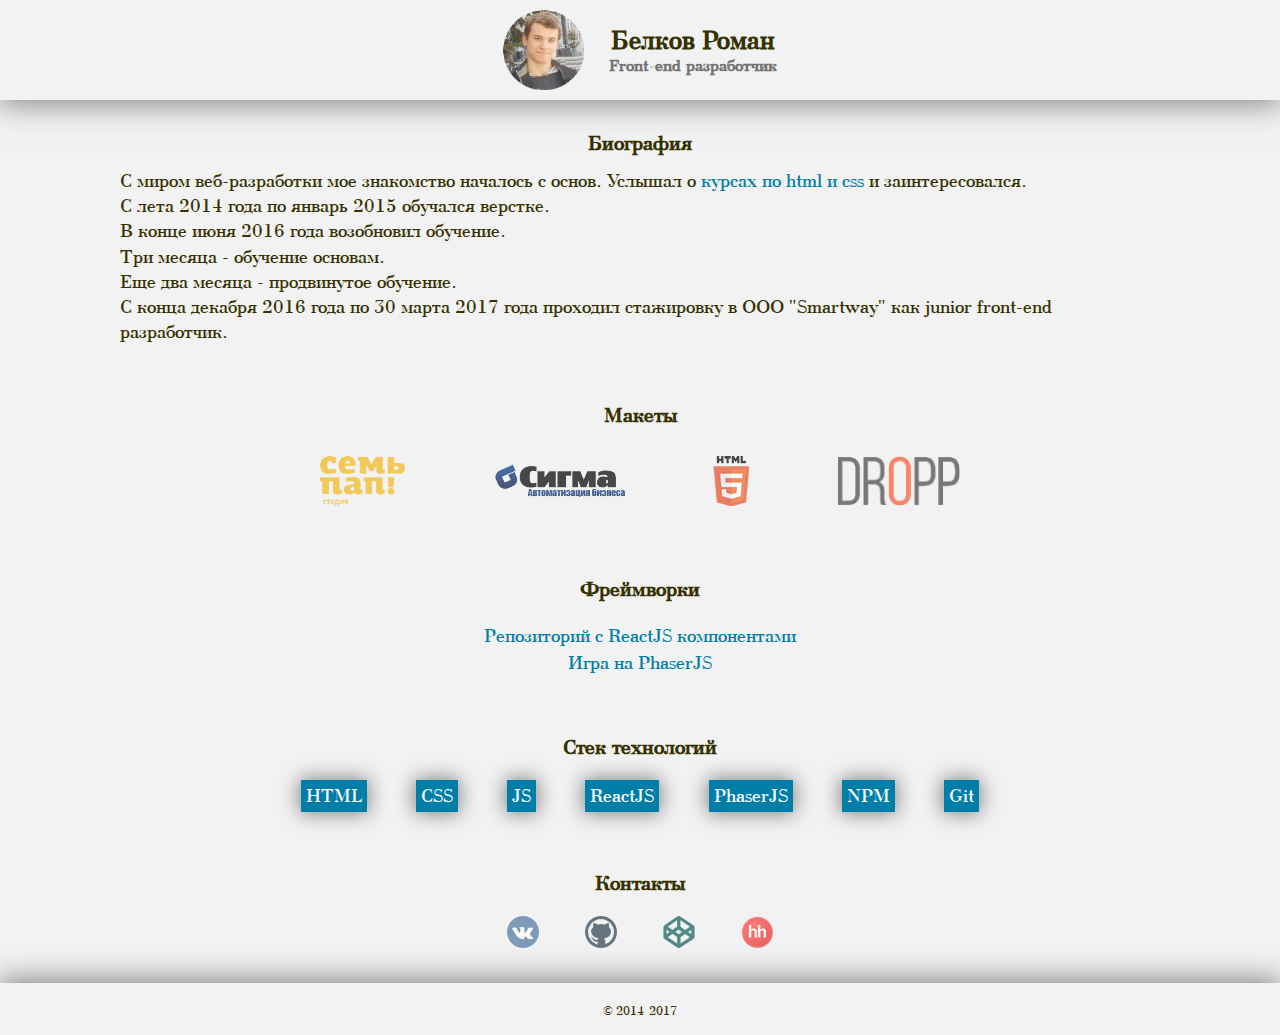
==== index.html @ ffa9f553 "fixed site design" ====
<!DOCTYPE html>
<html lang="ru">
<head>
    <title>Роман Меч</title>
    <meta charset="utf-8">
	<meta name="viewport" content="width=device-width, initial-scale=1.0">
    <link rel="stylesheet" href="css/style.css">
	<link rel="shortcut icon" href="img/favicon.ico" type="image/x-icon">
</head>
<body>
    <div class='page'>
        <div class="page__inner">
            <header class="header">
                <div class="header__inner">
                    <img class="image name__image" src="img/avatar.png"/>
                    <h1 class="title name__title">
                        Белков Роман
                        <span class="name__subtitle">Front-end разработчик</span>
                    </h1>
                </div>
            </header>
            <div class="main-container">
                <section class="section bio">
                    <article class='article'>
                        <h2 class="title section__title">Биография</h2>
                        <p>
                            С миром веб-разработки мое знакомство началось с основ. Услышал о <a href="https://vk.com/mkhtmlverstka">курсах по html и css</a> и заинтересовался.
                        </p>
                        <p>
                            С лета 2014 года по январь 2015 обучался верстке.
                        </p>
                        <p>
                            В конце июня 2016 года возобновил обучение.
                        </p>
                        <p>
                           Три месяца - обучение основам.
                        </p>
                        <p>
                            Еще два месяца - продвинутое обучение.
                        </p>
                        <p>
                            С конца декабря 2016 года по 30 марта 2017 года проходил стажировку в ООО "Smartway" как junior front-end разработчик.
                        </p>
                    </article>
                </section>
                <section class="section">
                    <h2 class='title portfolio__title'>Макеты</h2>
                    <ul class="layouts__list">
                        <li class="layouts__item">
                            <a class="layouts__link" href="works\7-pap\index.html">
                                <img class="image" src="img/7pap.png" alt="7пап"/>
                            </a>
                        </li>
                        <li class="layouts__item">
                            <a class="layouts__link" href="works\Sigma\index.html">
                                <img class="image " src="img/sigma.png" alt="Sigma"/>
                            </a>
                        </li>
                        <li class="layouts__item">
                            <a class="layouts__link" href="works\Responsive UX\index.html">
                                <img class="image " src="img/responsive.png" alt="Responsive UX"/>
                            </a>
                        </li>
                        <li class="layouts__item">
                            <a class="layouts__link" href="works\DrOpp\index.html">
                                <img class="image " src="img/dropp.png" alt="Dropp"/>
                            </a>
                        </li>
                    </ul>
                </section>
                <section class="section">
                    <h2 class='title portfolio__title'>Фреймворки</h2>
                    <ul class="portfolio__list">
                        <li class="portfolio__item"><a href="https://github.com/BelkovRoman/reactJS-Components">Репозиторий с ReactJS компонентами</a></li>
                        <li class="portfolio__item"><a href="works\princeOfPersia2D\index.html">Игра на PhaserJS</a></li>
                        </ul>
                </section>
                <section class="section">
                    <h2 class='title portfolio__title'>Стек технологий</h2>
                    <ul class="technologies__list">
                            <li class="technologies__item">HTML</li>
                            <li class="technologies__item">CSS</li>
                            <li class="technologies__item">JS</li>
                            <li class="technologies__item">ReactJS</li>
                            <li class="technologies__item">PhaserJS</li>
                            <li class="technologies__item">NPM</li>
                            <li class="technologies__item">Git</li>
                        </ul>
                </section>
                <section class="section">
                    <h2 class='title portfolio__title'>Контакты</h2>
                    <ul class="contacts__list">
                        <li class="contacts__item">
                            <a class="contacts__link" href="https://vk.com/roman_sword"><img src="img/vk.png"/></a>
                        </li>
                        <li class="contacts__item">
                            <a class="contacts__link" href="https://github.com/BelkovRoman"><img src="img/github.png"/></a>
                        </li>
                        <li class="contacts__item">
                            <a class="contacts__link" href="http://codepen.io/RomanBelkov/"><img src="img/codepen.png"/></a>
                        </li>
                        <li class="contacts__item">
                            <a class="contacts__link" href="https://penza.hh.ru/resume/ee8af74eff036e25660039ed1f746e62675841"><img src="img/hh.jpg"/></a>
                        </li>
                    </ul>
                </section>
            </div>
        </div>
        <footer class="footer">
             <span class="footer__item">© 2014-2017</span>
        </footer>
    </div>
</body>
</html>
---- css/style.css ----
@font-face{font-family:'abodoninova';src:url('../fonts/abodoninova.ttf');font-style:normal}*{margin:0;padding:0}html{height:100%}body{height:100%;background-color:#F2F2F2;font-size:1.8rem;color:#363101;font-family:'abodoninova',Arial,Helvetica,sans-serif}ul{list-style:none;display:inline-block}a{color:#007EA8;text-decoration:none;transition:color .4s ease-in 0s}a:hover{color:#5ED7FF}a:active{color:#00BFFF}h1{font-size:2.5rem}h2{font-size:2rem}.title{text-align:center}.image{height:auto;max-width:100%}.article{line-height:1.4}.page{display:-webkit-flex;display:-ms-flexbox;display:flex;-webkit-flex-direction:column;-ms-flex-direction:column;flex-direction:column;height:100%;-webkit-justify-content:space-between;-ms-flex-pack:justify;justify-content:space-between;-webkit-animation:appearance 1s ease-in-out;animation:appearance 1s ease-in-out;-webkit-animation-fill-mode:forwards;animation-fill-mode:forwards}.page__inner{-webkit-flex:1 0 auto;-ms-flex:1 0 auto;flex:1 0 auto}.main-container{margin-left:auto;margin-right:auto;max-width:1100px;z-index:100}.section{display:-webkit-flex;display:-ms-flexbox;display:flex;-webkit-flex-direction:column;-ms-flex-direction:column;flex-direction:column;-webkit-justify-content:center;-ms-flex-pack:center;justify-content:center}.section:last-child{margin-bottom:0}.section__title{margin-bottom:10px}.header{display:-webkit-flex;display:-ms-flexbox;display:flex;-webkit-flex-direction:row;-ms-flex-direction:row;flex-direction:row;-webkit-justify-content:center;-ms-flex-pack:center;justify-content:center;width:100%;background-color:#F2F2F2;box-shadow:0 0 30px 2px rgba(0,0,0,0.5);padding-top:10px;padding-bottom:10px}.header__inner{display:-webkit-flex;display:-ms-flexbox;display:flex;width:300px;-webkit-flex-direction:row;-ms-flex-direction:row;flex-direction:row;-webkit-justify-content:space-around;-ms-flex-pack:distribute;justify-content:space-around;-webkit-align-items:center;-ms-flex-align:center;align-items:center}.name__title{display:-webkit-flex;display:-ms-flexbox;display:flex;-webkit-flex-direction:column;-ms-flex-direction:column;flex-direction:column}.name__subtitle{font-size:1.6rem;color:#737373}.portfolio__title{margin-bottom:20px}.layouts__list{display:-webkit-flex;display:-ms-flexbox;display:flex;-webkit-flex-direction:row;-ms-flex-direction:row;flex-direction:row;-webkit-justify-content:space-around;-ms-flex-pack:distribute;justify-content:space-around;margin:0 auto}.layouts__item{display:-webkit-flex;display:-ms-flexbox;display:flex;-webkit-align-items:center;-ms-flex-align:center;align-items:center;text-align:center;height:70px}.layouts__link{opacity:.7;transition:opacity .4s ease-in 0s}.layouts__link:hover{opacity:1}.portfolio__list{display:-webkit-flex;display:-ms-flexbox;display:flex;-webkit-flex-direction:column;-ms-flex-direction:column;flex-direction:column;-webkit-justify-content:center;-ms-flex-pack:center;justify-content:center;text-align:center;line-height:1.5}.portfolio__item{width:100%}.technologies__list{display:-webkit-flex;display:-ms-flexbox;display:flex;-webkit-flex-direction:row;-ms-flex-direction:row;flex-direction:row;-webkit-justify-content:space-around;-ms-flex-pack:distribute;justify-content:space-around;text-align:center;margin:0 auto}.technologies__item{box-shadow:0 0 20px 1px rgba(0,0,0,0.5);background-color:#007EA8;color:#fff}.contacts__list{display:-webkit-flex;display:-ms-flexbox;display:flex;-webkit-justify-content:space-around;-ms-flex-pack:distribute;justify-content:space-around;margin:0 auto}.contacts__item{display:inline-block}.contacts__link{display:inline-block;opacity:.7;transition:opacity .4s ease-in 0s}.contacts__link:hover{opacity:1}.footer{text-align:center;-webkit-flex:0 0 auto;-ms-flex:0 0 auto;flex:0 0 auto;width:100%;background-color:#F2F2F2;box-shadow:0 0 30px 2px rgba(0,0,0,0.5);padding-top:15px;padding-bottom:15px}.footer__item{font-size:1.2rem}@-webkit-keyframes appearance{0%{opacity:0}100%{opacity:1}}@keyframes appearance{0%{opacity:0}100%{opacity:1}}@media screen and (min-width:641px){html{font-size:10px}.section{padding:30px}.layouts__list,.technologies__list{width:70%}.contacts__list{width:30%}.technologies__item{padding:5px}}@media screen and (max-width:950px) and (min-width:361px){.layouts__list,.technologies__list{width:100%}.contacts__list{width:60%}}@media screen and (max-width:640px) and (min-width:300px){html{font-size:8px}.section{padding:25px 10px}.technologies__item{padding:1px 4px}}
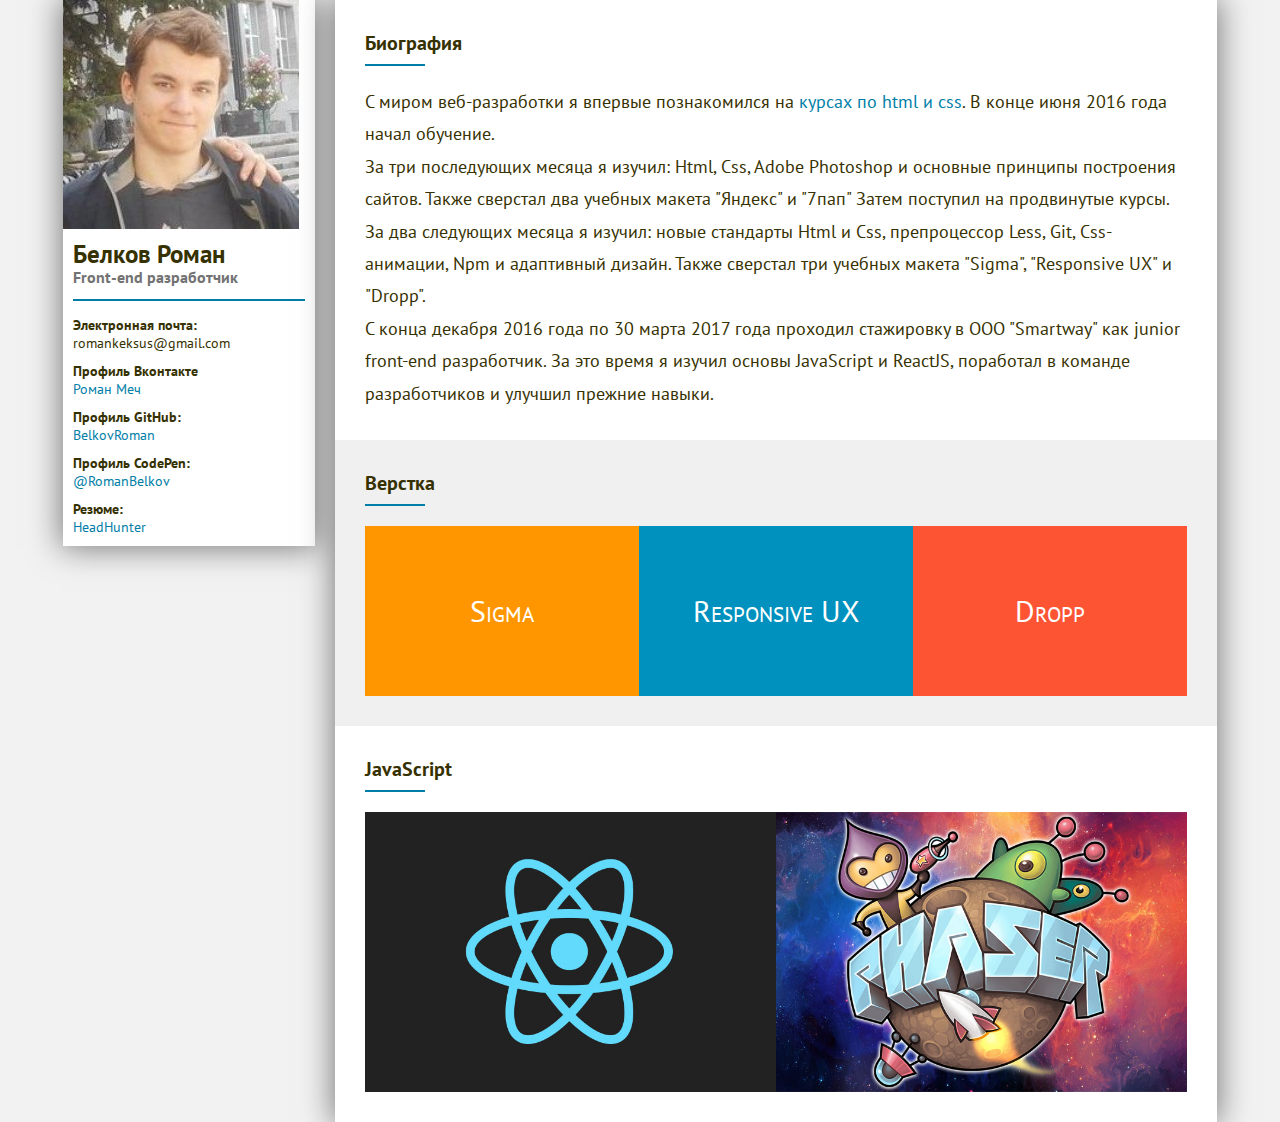
==== commit 49691bef: "edited site design" ====
--- a/index.html
+++ b/index.html
@@ -6,109 +6,95 @@
 	<meta name="viewport" content="width=device-width, initial-scale=1.0">
     <link rel="stylesheet" href="css/style.css">
 	<link rel="shortcut icon" href="img/favicon.ico" type="image/x-icon">
+    <link rel="stylesheet" href="https://fonts.googleapis.com/css?family=PT+Sans">
 </head>
 <body>
     <div class='page'>
-        <div class="page__inner">
-            <header class="header">
-                <div class="header__inner">
-                    <img class="image name__image" src="img/avatar.png"/>
-                    <h1 class="title name__title">
-                        Белков Роман
-                        <span class="name__subtitle">Front-end разработчик</span>
+        <div class="main-container">
+            <div class="profile">
+                <div class="imagebox">
+                    <img class="image name__image" src="img/avatar.jpg"/>
+                </div>
+                <div class="profile__inner">
+                    <h1 class="title profile__title">
+                        <span class="profile__name">Белков Роман</span>
+                        <span class="profile__post">Front-end разработчик</span>
                     </h1>
+                    <div class="contacts">
+                        <div class="contacts__inner">
+                            <span class="contacts__name">Электронная почта:</span>
+                            <span class="contacts__value">romankeksus@gmail.com</span>
+                        </div>
+                        <div class="contacts__inner">
+                            <span class="contacts__name">Профиль Вконтакте</span>
+                            <a href="https://vk.com/roman_sword">
+                                <span class="contacts__value">Роман Меч</span>
+                            </a>
+                        </div>
+                        <div class="contacts__inner">
+                            <span class="contacts__name">Профиль GitHub:</span>
+                            <a href="https://github.com/BelkovRoman">
+                                <span class="contacts__value">BelkovRoman</span>
+                            </a>
+                        </div>
+                        <div class="contacts__inner">
+                            <span class="contacts__name">Профиль CodePen:</span>
+                            <a href="http://codepen.io/RomanBelkov/">
+                                <span class="contacts__value">@RomanBelkov</span>
+                            </a>
+                        </div>
+                        <div class="contacts__inner">
+                            <span class="contacts__name">Резюме:</span>
+                            <a href="https://penza.hh.ru/resume/ee8af74eff036e25660039ed1f746e62675841">
+                                <span class="contacts__value">HeadHunter</span>
+                            </a>
+                        </div>
+                    </div>
                 </div>
-            </header>
-            <div class="main-container">
-                <section class="section bio">
-                    <article class='article'>
-                        <h2 class="title section__title">Биография</h2>
+            </div>
+            <div class="content">
+                <section class="section">
+                    <h2 class="title section__title">Биография</h2>
+                    <div class="section__content">
                         <p>
-                            С миром веб-разработки мое знакомство началось с основ. Услышал о <a href="https://vk.com/mkhtmlverstka">курсах по html и css</a> и заинтересовался.
+                            С миром веб-разработки я впервые познакомился на <a href="https://vk.com/mkhtmlverstka">курсах по html и css</a>.
+                            В конце июня 2016 года начал обучение.<br/>
+                            За три последующих месяца я изучил: Html, Css, Adobe Photoshop и основные принципы построения сайтов. Также сверстал два учебных макета "Яндекс" и "7пап"
+                            Затем поступил на продвинутые курсы.<br/>
+                            За два следующих месяца я изучил: новые стандарты Html и Css, препроцессор Less, Git, Css-анимации, Npm и адаптивный дизайн. Также сверстал три учебных макета "Sigma", "Responsive UX" и "Dropp".<br/>
+                            С конца декабря 2016 года по 30 марта 2017 года проходил стажировку в ООО "Smartway" как junior front-end разработчик. За это время я изучил основы JavaScript и ReactJS, поработал в команде разработчиков и улучшил прежние навыки.<br/>
                         </p>
-                        <p>
-                            С лета 2014 года по январь 2015 обучался верстке.
-                        </p>
-                        <p>
-                            В конце июня 2016 года возобновил обучение.
-                        </p>
-                        <p>
-                           Три месяца - обучение основам.
-                        </p>
-                        <p>
-                            Еще два месяца - продвинутое обучение.
-                        </p>
-                        <p>
-                            С конца декабря 2016 года по 30 марта 2017 года проходил стажировку в ООО "Smartway" как junior front-end разработчик.
-                        </p>
-                    </article>
+                    </div>
                 </section>
                 <section class="section">
-                    <h2 class='title portfolio__title'>Макеты</h2>
-                    <ul class="layouts__list">
-                        <li class="layouts__item">
-                            <a class="layouts__link" href="works\7-pap\index.html">
-                                <img class="image" src="img/7pap.png" alt="7пап"/>
-                            </a>
-                        </li>
-                        <li class="layouts__item">
-                            <a class="layouts__link" href="works\Sigma\index.html">
-                                <img class="image " src="img/sigma.png" alt="Sigma"/>
-                            </a>
-                        </li>
-                        <li class="layouts__item">
-                            <a class="layouts__link" href="works\Responsive UX\index.html">
-                                <img class="image " src="img/responsive.png" alt="Responsive UX"/>
-                            </a>
-                        </li>
-                        <li class="layouts__item">
-                            <a class="layouts__link" href="works\DrOpp\index.html">
-                                <img class="image " src="img/dropp.png" alt="Dropp"/>
-                            </a>
-                        </li>
-                    </ul>
+                    <h2 class="title section__title">Верстка</h2>
+                    <div class="section__content">
+                        <a class="layout layout__sigma" href="works\Sigma\index.html">
+                            Sigma
+                        </a> 
+
+                        <a class="layout layout__responsive" href="works\Responsive UX\index.html">
+                            Responsive UX
+                        </a>
+                        <a class="layout layout__dropp" href="works\DrOpp\index.html">
+                            Dropp
+                        </a>
+                    </div>
                 </section>
                 <section class="section">
-                    <h2 class='title portfolio__title'>Фреймворки</h2>
-                    <ul class="portfolio__list">
-                        <li class="portfolio__item"><a href="https://github.com/BelkovRoman/reactJS-Components">Репозиторий с ReactJS компонентами</a></li>
-                        <li class="portfolio__item"><a href="works\princeOfPersia2D\index.html">Игра на PhaserJS</a></li>
-                        </ul>
-                </section>
-                <section class="section">
-                    <h2 class='title portfolio__title'>Стек технологий</h2>
-                    <ul class="technologies__list">
-                            <li class="technologies__item">HTML</li>
-                            <li class="technologies__item">CSS</li>
-                            <li class="technologies__item">JS</li>
-                            <li class="technologies__item">ReactJS</li>
-                            <li class="technologies__item">PhaserJS</li>
-                            <li class="technologies__item">NPM</li>
-                            <li class="technologies__item">Git</li>
-                        </ul>
-                </section>
-                <section class="section">
-                    <h2 class='title portfolio__title'>Контакты</h2>
-                    <ul class="contacts__list">
-                        <li class="contacts__item">
-                            <a class="contacts__link" href="https://vk.com/roman_sword"><img src="img/vk.png"/></a>
-                        </li>
-                        <li class="contacts__item">
-                            <a class="contacts__link" href="https://github.com/BelkovRoman"><img src="img/github.png"/></a>
-                        </li>
-                        <li class="contacts__item">
-                            <a class="contacts__link" href="http://codepen.io/RomanBelkov/"><img src="img/codepen.png"/></a>
-                        </li>
-                        <li class="contacts__item">
-                            <a class="contacts__link" href="https://penza.hh.ru/resume/ee8af74eff036e25660039ed1f746e62675841"><img src="img/hh.jpg"/></a>
-                        </li>
-                    </ul>
+                    <h2 class="title section__title">JavaScript</h2>
+                    <div class="section__content">
+                        <a class="project project__react" href="https://github.com/BelkovRoman/reactJS-Components">
+                            React-компоненты
+                        </a> 
+
+                        <a class="project project__phaser" href="works\princeOfPersia2D\index.html">
+                            Игра на PhaserJS
+                        </a>
+                    </div>
                 </section>
             </div>
         </div>
-        <footer class="footer">
-             <span class="footer__item">© 2014-2017</span>
-        </footer>
     </div>
 </body>
 </html>--- a/css/style.css
+++ b/css/style.css
@@ -1 +1 @@
-@font-face{font-family:'abodoninova';src:url('../fonts/abodoninova.ttf');font-style:normal}*{margin:0;padding:0}html{height:100%}body{height:100%;background-color:#F2F2F2;font-size:1.8rem;color:#363101;font-family:'abodoninova',Arial,Helvetica,sans-serif}ul{list-style:none;display:inline-block}a{color:#007EA8;text-decoration:none;transition:color .4s ease-in 0s}a:hover{color:#5ED7FF}a:active{color:#00BFFF}h1{font-size:2.5rem}h2{font-size:2rem}.title{text-align:center}.image{height:auto;max-width:100%}.article{line-height:1.4}.page{display:-webkit-flex;display:-ms-flexbox;display:flex;-webkit-flex-direction:column;-ms-flex-direction:column;flex-direction:column;height:100%;-webkit-justify-content:space-between;-ms-flex-pack:justify;justify-content:space-between;-webkit-animation:appearance 1s ease-in-out;animation:appearance 1s ease-in-out;-webkit-animation-fill-mode:forwards;animation-fill-mode:forwards}.page__inner{-webkit-flex:1 0 auto;-ms-flex:1 0 auto;flex:1 0 auto}.main-container{margin-left:auto;margin-right:auto;max-width:1100px;z-index:100}.section{display:-webkit-flex;display:-ms-flexbox;display:flex;-webkit-flex-direction:column;-ms-flex-direction:column;flex-direction:column;-webkit-justify-content:center;-ms-flex-pack:center;justify-content:center}.section:last-child{margin-bottom:0}.section__title{margin-bottom:10px}.header{display:-webkit-flex;display:-ms-flexbox;display:flex;-webkit-flex-direction:row;-ms-flex-direction:row;flex-direction:row;-webkit-justify-content:center;-ms-flex-pack:center;justify-content:center;width:100%;background-color:#F2F2F2;box-shadow:0 0 30px 2px rgba(0,0,0,0.5);padding-top:10px;padding-bottom:10px}.header__inner{display:-webkit-flex;display:-ms-flexbox;display:flex;width:300px;-webkit-flex-direction:row;-ms-flex-direction:row;flex-direction:row;-webkit-justify-content:space-around;-ms-flex-pack:distribute;justify-content:space-around;-webkit-align-items:center;-ms-flex-align:center;align-items:center}.name__title{display:-webkit-flex;display:-ms-flexbox;display:flex;-webkit-flex-direction:column;-ms-flex-direction:column;flex-direction:column}.name__subtitle{font-size:1.6rem;color:#737373}.portfolio__title{margin-bottom:20px}.layouts__list{display:-webkit-flex;display:-ms-flexbox;display:flex;-webkit-flex-direction:row;-ms-flex-direction:row;flex-direction:row;-webkit-justify-content:space-around;-ms-flex-pack:distribute;justify-content:space-around;margin:0 auto}.layouts__item{display:-webkit-flex;display:-ms-flexbox;display:flex;-webkit-align-items:center;-ms-flex-align:center;align-items:center;text-align:center;height:70px}.layouts__link{opacity:.7;transition:opacity .4s ease-in 0s}.layouts__link:hover{opacity:1}.portfolio__list{display:-webkit-flex;display:-ms-flexbox;display:flex;-webkit-flex-direction:column;-ms-flex-direction:column;flex-direction:column;-webkit-justify-content:center;-ms-flex-pack:center;justify-content:center;text-align:center;line-height:1.5}.portfolio__item{width:100%}.technologies__list{display:-webkit-flex;display:-ms-flexbox;display:flex;-webkit-flex-direction:row;-ms-flex-direction:row;flex-direction:row;-webkit-justify-content:space-around;-ms-flex-pack:distribute;justify-content:space-around;text-align:center;margin:0 auto}.technologies__item{box-shadow:0 0 20px 1px rgba(0,0,0,0.5);background-color:#007EA8;color:#fff}.contacts__list{display:-webkit-flex;display:-ms-flexbox;display:flex;-webkit-justify-content:space-around;-ms-flex-pack:distribute;justify-content:space-around;margin:0 auto}.contacts__item{display:inline-block}.contacts__link{display:inline-block;opacity:.7;transition:opacity .4s ease-in 0s}.contacts__link:hover{opacity:1}.footer{text-align:center;-webkit-flex:0 0 auto;-ms-flex:0 0 auto;flex:0 0 auto;width:100%;background-color:#F2F2F2;box-shadow:0 0 30px 2px rgba(0,0,0,0.5);padding-top:15px;padding-bottom:15px}.footer__item{font-size:1.2rem}@-webkit-keyframes appearance{0%{opacity:0}100%{opacity:1}}@keyframes appearance{0%{opacity:0}100%{opacity:1}}@media screen and (min-width:641px){html{font-size:10px}.section{padding:30px}.layouts__list,.technologies__list{width:70%}.contacts__list{width:30%}.technologies__item{padding:5px}}@media screen and (max-width:950px) and (min-width:361px){.layouts__list,.technologies__list{width:100%}.contacts__list{width:60%}}@media screen and (max-width:640px) and (min-width:300px){html{font-size:8px}.section{padding:25px 10px}.technologies__item{padding:1px 4px}}+@font-face{font-family:'abodoninova';src:url('../fonts/abodoninova.ttf');font-style:normal}*{margin:0;padding:0}html{height:100%}body{height:100%;background-color:#F2F2F2;font-size:1.8rem;color:#363101;font-family:'PT Sans',sans-serif,Arial,Helvetica,sans-serif}ul{list-style:none;display:inline-block}a{color:#007EA8;text-decoration:none;transition:color .4s ease-in 0s}a:hover{color:#5ED7FF}a:active{color:#00BFFF}p{line-height:1.8}h1{font-size:2.5rem}h2{font-size:2rem}.title{text-align:left}.image{height:auto;max-width:100%}.article{line-height:1.4}.page{max-width:1300px;margin-left:auto;margin-right:auto;-webkit-animation:appearance 1s ease-in-out;animation:appearance 1s ease-in-out;-webkit-animation-fill-mode:forwards;animation-fill-mode:forwards}.main-container{display:-webkit-flex;display:-ms-flexbox;display:flex;-webkit-flex-wrap:wrap;-ms-flex-wrap:wrap;flex-wrap:wrap;-webkit-align-items:flex-start;-ms-flex-align:start;align-items:flex-start;-webkit-justify-content:center;-ms-flex-pack:center;justify-content:center;padding-left:1rem;padding-right:1rem}.profile{background-color:#fff;box-shadow:0 0 30px 2px rgba(0,0,0,0.5)}.profile__inner{padding:10px}.profile__title{padding-bottom:15px;margin-bottom:15px;border-bottom:2px solid #007EA8;line-height:.8}.profile__name{display:block;width:100%}.profile__post{width:100%;font-size:1.6rem;color:#737373}.contacts__inner{display:-webkit-flex;display:-ms-flexbox;display:flex;margin-bottom:10px}.contacts__inner:last-child{margin-bottom:0}.contacts__name{font-weight:600}.content{background-color:#fff;box-shadow:0 0 30px 2px rgba(0,0,0,0.5)}.section:nth-child(2n){background-color:#f0f0f0}.section__title{position:relative;padding-bottom:10px;margin-bottom:20px}.section__title:after{content:"";position:absolute;width:60px;height:2px;background-color:#007EA8;left:0;bottom:0}.section__content{display:-webkit-flex;display:-ms-flexbox;display:flex;-webkit-justify-content:space-around;-ms-flex-pack:distribute;justify-content:space-around}.layout{display:-webkit-flex;display:-ms-flexbox;display:flex;-webkit-align-items:center;-ms-flex-align:center;align-items:center;-webkit-justify-content:center;-ms-flex-pack:center;justify-content:center;width:33.3%;height:17rem;font-size:3rem;font-variant:small-caps;color:#fff;transition:all .4s ease-in 0s}.layout:hover{color:#000;box-shadow:0 0 40px 2px rgba(0,0,0,0.7)}.layout__sigma{background-color:#ff9600}.layout__responsive{background-color:#0091be}.layout__dropp{background-color:#fd5433}.project{display:-webkit-flex;display:-ms-flexbox;display:flex;-webkit-align-items:center;-ms-flex-align:center;align-items:center;-webkit-justify-content:center;-ms-flex-pack:center;justify-content:center;width:50%;height:28rem;font-size:4rem;font-variant:small-caps;text-indent:-9999px;background-repeat:no-repeat;background-size:cover;background-position:50%;transition:box-shadow .4s ease-in 0s}.project:hover{color:#fff;text-indent:0;box-shadow:inset 0 0 0 400px rgba(0,0,0,0.6)}.project__react{background-image:url(../img/react.jpg);background-color:#FF0000}.project__phaser{background-image:url(../img/phaser.jpg);background-color:#8400FF}@-webkit-keyframes appearance{0%{opacity:0}100%{opacity:1}}@keyframes appearance{0%{opacity:0}100%{opacity:1}}@media screen and (min-width:641px){html{font-size:10px}.section{padding:3rem}}@media screen and (max-width:640px) and (min-width:300px){html{font-size:8px}.section{padding:2rem}}@media screen and (min-width:900px){.profile{width:20%;margin-right:2rem}.contacts{font-size:1.4rem}.contacts__inner{-webkit-flex-direction:column;-ms-flex-direction:column;flex-direction:column}.contacts__name,.contacts__value{width:100%}.content{width:70%}}@media screen and (max-width:900px) and (min-width:300px){.page{width:100%;-webkit-flex-direction:column;-ms-flex-direction:column;flex-direction:column}.content{width:100%}.profile{display:-webkit-flex;display:-ms-flexbox;display:flex;-webkit-flex-direction:column;-ms-flex-direction:column;flex-direction:column;-webkit-align-items:center;-ms-flex-align:center;align-items:center;width:100%;padding:2rem 3rem;margin-right:0;margin-bottom:25px}.profile__title{text-align:center}.profile__inner{width:100%;-webkit-flex-direction:row;-ms-flex-direction:row;flex-direction:row;-webkit-justify-content:space-between;-ms-flex-pack:justify;justify-content:space-between}.contacts{font-size:1.8rem}.contacts__inner{-webkit-flex-direction:row;-ms-flex-direction:row;flex-direction:row;-webkit-justify-content:space-between;-ms-flex-pack:justify;justify-content:space-between}.imagebox{border:2px solid #007EA8;border-radius:50%;width:14rem;height:14rem;overflow:hidden}.layout,.project{font-size:2rem}.layout{height:15rem}.project{height:20rem}}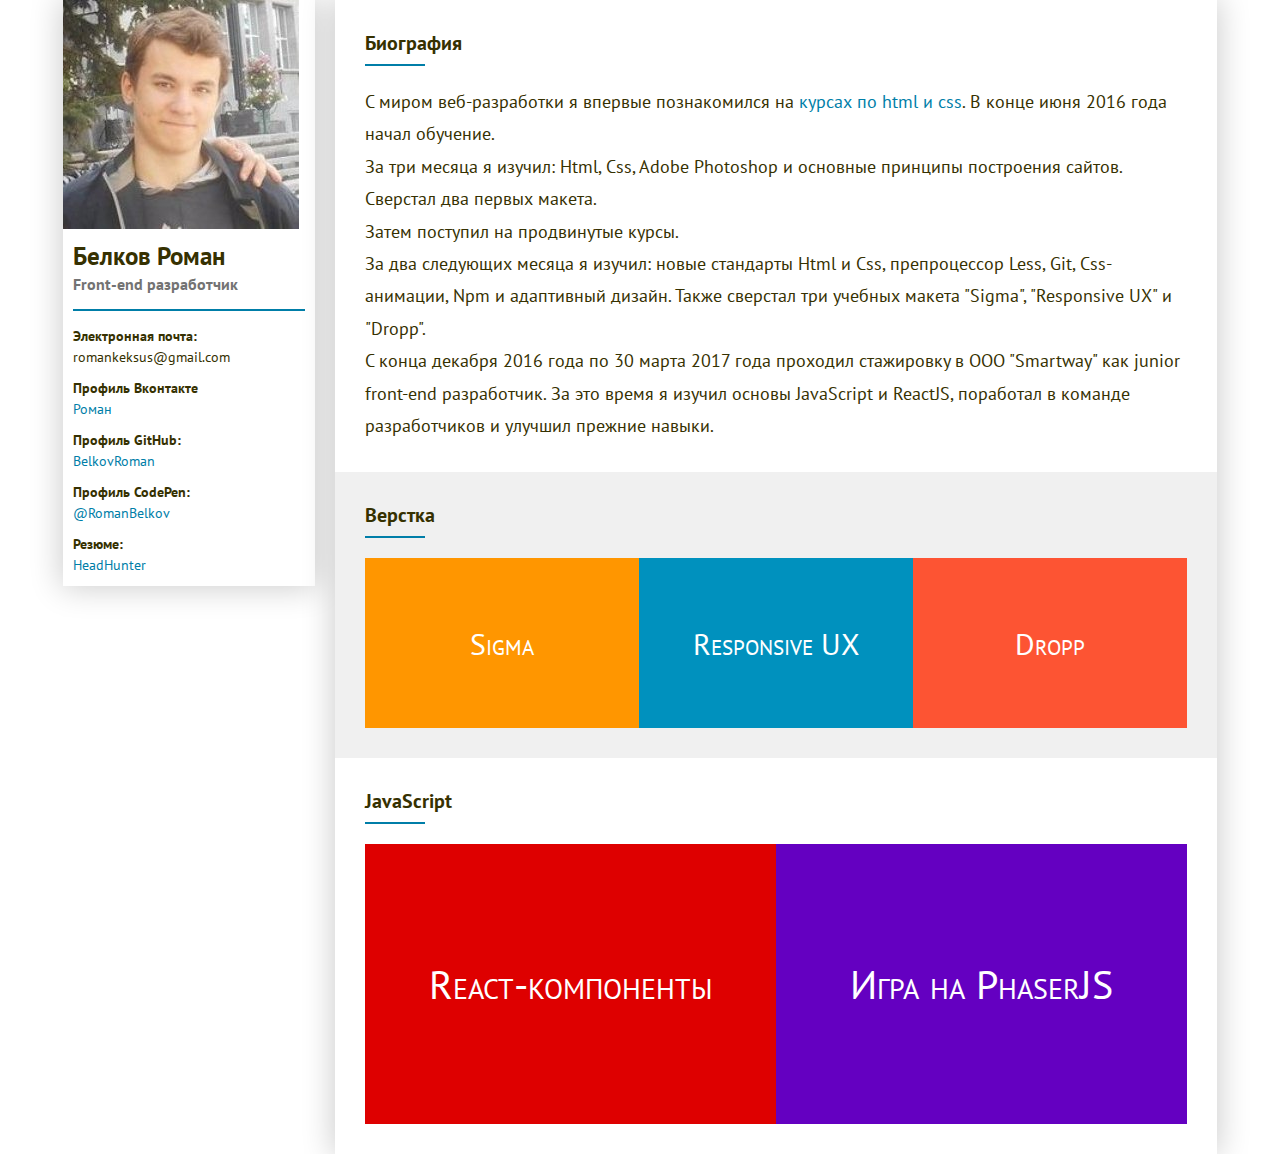
==== commit 3fbd30c2: "fixed site design" ====
--- a/index.html
+++ b/index.html
@@ -28,7 +28,7 @@
                         <div class="contacts__inner">
                             <span class="contacts__name">Профиль Вконтакте</span>
                             <a href="https://vk.com/roman_sword">
-                                <span class="contacts__value">Роман Меч</span>
+                                <span class="contacts__value">Роман</span>
                             </a>
                         </div>
                         <div class="contacts__inner">
@@ -59,7 +59,7 @@
                         <p>
                             С миром веб-разработки я впервые познакомился на <a href="https://vk.com/mkhtmlverstka">курсах по html и css</a>.
                             В конце июня 2016 года начал обучение.<br/>
-                            За три последующих месяца я изучил: Html, Css, Adobe Photoshop и основные принципы построения сайтов. Также сверстал два учебных макета "Яндекс" и "7пап"
+                            За три месяца я изучил: Html, Css, Adobe Photoshop и основные принципы построения сайтов. Сверстал два первых макета.<br/>
                             Затем поступил на продвинутые курсы.<br/>
                             За два следующих месяца я изучил: новые стандарты Html и Css, препроцессор Less, Git, Css-анимации, Npm и адаптивный дизайн. Также сверстал три учебных макета "Sigma", "Responsive UX" и "Dropp".<br/>
                             С конца декабря 2016 года по 30 марта 2017 года проходил стажировку в ООО "Smartway" как junior front-end разработчик. За это время я изучил основы JavaScript и ReactJS, поработал в команде разработчиков и улучшил прежние навыки.<br/>
--- a/css/style.css
+++ b/css/style.css
@@ -1 +1 @@
-@font-face{font-family:'abodoninova';src:url('../fonts/abodoninova.ttf');font-style:normal}*{margin:0;padding:0}html{height:100%}body{height:100%;background-color:#F2F2F2;font-size:1.8rem;color:#363101;font-family:'PT Sans',sans-serif,Arial,Helvetica,sans-serif}ul{list-style:none;display:inline-block}a{color:#007EA8;text-decoration:none;transition:color .4s ease-in 0s}a:hover{color:#5ED7FF}a:active{color:#00BFFF}p{line-height:1.8}h1{font-size:2.5rem}h2{font-size:2rem}.title{text-align:left}.image{height:auto;max-width:100%}.article{line-height:1.4}.page{max-width:1300px;margin-left:auto;margin-right:auto;-webkit-animation:appearance 1s ease-in-out;animation:appearance 1s ease-in-out;-webkit-animation-fill-mode:forwards;animation-fill-mode:forwards}.main-container{display:-webkit-flex;display:-ms-flexbox;display:flex;-webkit-flex-wrap:wrap;-ms-flex-wrap:wrap;flex-wrap:wrap;-webkit-align-items:flex-start;-ms-flex-align:start;align-items:flex-start;-webkit-justify-content:center;-ms-flex-pack:center;justify-content:center;padding-left:1rem;padding-right:1rem}.profile{background-color:#fff;box-shadow:0 0 30px 2px rgba(0,0,0,0.5)}.profile__inner{padding:10px}.profile__title{padding-bottom:15px;margin-bottom:15px;border-bottom:2px solid #007EA8;line-height:.8}.profile__name{display:block;width:100%}.profile__post{width:100%;font-size:1.6rem;color:#737373}.contacts__inner{display:-webkit-flex;display:-ms-flexbox;display:flex;margin-bottom:10px}.contacts__inner:last-child{margin-bottom:0}.contacts__name{font-weight:600}.content{background-color:#fff;box-shadow:0 0 30px 2px rgba(0,0,0,0.5)}.section:nth-child(2n){background-color:#f0f0f0}.section__title{position:relative;padding-bottom:10px;margin-bottom:20px}.section__title:after{content:"";position:absolute;width:60px;height:2px;background-color:#007EA8;left:0;bottom:0}.section__content{display:-webkit-flex;display:-ms-flexbox;display:flex;-webkit-justify-content:space-around;-ms-flex-pack:distribute;justify-content:space-around}.layout{display:-webkit-flex;display:-ms-flexbox;display:flex;-webkit-align-items:center;-ms-flex-align:center;align-items:center;-webkit-justify-content:center;-ms-flex-pack:center;justify-content:center;width:33.3%;height:17rem;font-size:3rem;font-variant:small-caps;color:#fff;transition:all .4s ease-in 0s}.layout:hover{color:#000;box-shadow:0 0 40px 2px rgba(0,0,0,0.7)}.layout__sigma{background-color:#ff9600}.layout__responsive{background-color:#0091be}.layout__dropp{background-color:#fd5433}.project{display:-webkit-flex;display:-ms-flexbox;display:flex;-webkit-align-items:center;-ms-flex-align:center;align-items:center;-webkit-justify-content:center;-ms-flex-pack:center;justify-content:center;width:50%;height:28rem;font-size:4rem;font-variant:small-caps;text-indent:-9999px;background-repeat:no-repeat;background-size:cover;background-position:50%;transition:box-shadow .4s ease-in 0s}.project:hover{color:#fff;text-indent:0;box-shadow:inset 0 0 0 400px rgba(0,0,0,0.6)}.project__react{background-image:url(../img/react.jpg);background-color:#FF0000}.project__phaser{background-image:url(../img/phaser.jpg);background-color:#8400FF}@-webkit-keyframes appearance{0%{opacity:0}100%{opacity:1}}@keyframes appearance{0%{opacity:0}100%{opacity:1}}@media screen and (min-width:641px){html{font-size:10px}.section{padding:3rem}}@media screen and (max-width:640px) and (min-width:300px){html{font-size:8px}.section{padding:2rem}}@media screen and (min-width:900px){.profile{width:20%;margin-right:2rem}.contacts{font-size:1.4rem}.contacts__inner{-webkit-flex-direction:column;-ms-flex-direction:column;flex-direction:column}.contacts__name,.contacts__value{width:100%}.content{width:70%}}@media screen and (max-width:900px) and (min-width:300px){.page{width:100%;-webkit-flex-direction:column;-ms-flex-direction:column;flex-direction:column}.content{width:100%}.profile{display:-webkit-flex;display:-ms-flexbox;display:flex;-webkit-flex-direction:column;-ms-flex-direction:column;flex-direction:column;-webkit-align-items:center;-ms-flex-align:center;align-items:center;width:100%;padding:2rem 3rem;margin-right:0;margin-bottom:25px}.profile__title{text-align:center}.profile__inner{width:100%;-webkit-flex-direction:row;-ms-flex-direction:row;flex-direction:row;-webkit-justify-content:space-between;-ms-flex-pack:justify;justify-content:space-between}.contacts{font-size:1.8rem}.contacts__inner{-webkit-flex-direction:row;-ms-flex-direction:row;flex-direction:row;-webkit-justify-content:space-between;-ms-flex-pack:justify;justify-content:space-between}.imagebox{border:2px solid #007EA8;border-radius:50%;width:14rem;height:14rem;overflow:hidden}.layout,.project{font-size:2rem}.layout{height:15rem}.project{height:20rem}}+@font-face{font-family:'abodoninova';src:url('../fonts/abodoninova.ttf');font-style:normal}*{margin:0;padding:0}html{height:100%}body{height:100%;background-color:#fff;font-size:1.8rem;color:#363101;font-family:'PT Sans',sans-serif,Arial,Helvetica,sans-serif}ul{list-style:none;display:inline-block}a{color:#007EA8;text-decoration:none;transition:color .4s ease-in 0s}a:hover{color:#5ED7FF}a:active{color:#00BFFF}p{line-height:1.8}h1{font-size:2.5rem}h2{font-size:2rem}.title{text-align:left}.image{height:auto;max-width:100%}.article{line-height:1.4}.page{max-width:1300px;margin-left:auto;margin-right:auto;-webkit-animation:appearance 1s ease-in-out;animation:appearance 1s ease-in-out;-webkit-animation-fill-mode:forwards;animation-fill-mode:forwards}.main-container{display:-webkit-flex;display:-ms-flexbox;display:flex;-webkit-flex-wrap:wrap;-ms-flex-wrap:wrap;flex-wrap:wrap;-webkit-align-items:flex-start;-ms-flex-align:start;align-items:flex-start;-webkit-justify-content:center;-ms-flex-pack:center;justify-content:center;padding-left:1rem;padding-right:1rem}.profile{background-color:#fff;box-shadow:0 0 30px 2px rgba(0,0,0,0.2)}.profile__inner{padding:10px}.profile__title{padding-bottom:15px;margin-bottom:15px;border-bottom:2px solid #007EA8;line-height:1}.profile__name{display:block;width:100%}.profile__post{width:100%;font-size:1.6rem;color:#737373}.contacts__inner{display:-webkit-flex;display:-ms-flexbox;display:flex;margin-bottom:10px;line-height:1.5}.contacts__inner:last-child{margin-bottom:0}.contacts__name{font-weight:600}.content{background-color:#fff;box-shadow:0 0 30px 2px rgba(0,0,0,0.2)}.section:nth-child(2n){background-color:#f0f0f0}.section__title{position:relative;padding-bottom:10px;margin-bottom:20px}.section__title:after{content:"";position:absolute;width:60px;height:2px;background-color:#007EA8;left:0;bottom:0}.section__content{display:-webkit-flex;display:-ms-flexbox;display:flex;-webkit-justify-content:space-around;-ms-flex-pack:distribute;justify-content:space-around}.layout{display:-webkit-flex;display:-ms-flexbox;display:flex;-webkit-align-items:center;-ms-flex-align:center;align-items:center;-webkit-justify-content:center;-ms-flex-pack:center;justify-content:center;width:33.3%;height:17rem;font-size:3rem;font-variant:small-caps;color:#fff;transition:all .4s ease-in 0s}.layout:hover{color:#000;box-shadow:0 0 40px 2px rgba(0,0,0,0.4)}.layout__sigma{background-color:#ff9600}.layout__responsive{background-color:#0091be}.layout__dropp{background-color:#fd5433}.project{display:-webkit-flex;display:-ms-flexbox;display:flex;-webkit-align-items:center;-ms-flex-align:center;align-items:center;-webkit-justify-content:center;-ms-flex-pack:center;justify-content:center;width:50%;color:#fff;height:28rem;font-size:4rem;font-variant:small-caps;transition:all .4s ease-in 0s}.project:hover{color:#000;box-shadow:0 0 40px 2px rgba(0,0,0,0.4)}.project__react{background-color:#de0000}.project__phaser{background-color:#6400c1}@-webkit-keyframes appearance{0%{opacity:0}100%{opacity:1}}@keyframes appearance{0%{opacity:0}100%{opacity:1}}@media screen and (min-width:641px){html{font-size:10px}.section{padding:3rem}}@media screen and (max-width:640px) and (min-width:300px){html{font-size:8px}.section{padding:2rem}}@media screen and (min-width:900px){.profile{width:20%;margin-right:2rem}.contacts{font-size:1.4rem}.contacts__inner{-webkit-flex-direction:column;-ms-flex-direction:column;flex-direction:column}.contacts__name,.contacts__value{width:100%}.content{width:70%}}@media screen and (max-width:900px) and (min-width:300px){.page{width:100%;-webkit-flex-direction:column;-ms-flex-direction:column;flex-direction:column}.content{width:100%}.profile{display:-webkit-flex;display:-ms-flexbox;display:flex;-webkit-flex-direction:column;-ms-flex-direction:column;flex-direction:column;-webkit-align-items:center;-ms-flex-align:center;align-items:center;width:100%;padding:2rem 3rem;margin-right:0;margin-bottom:25px}.profile__title{text-align:center}.profile__inner{width:100%;-webkit-flex-direction:row;-ms-flex-direction:row;flex-direction:row;-webkit-justify-content:space-between;-ms-flex-pack:justify;justify-content:space-between}.contacts{font-size:1.8rem}.contacts__inner{-webkit-flex-direction:row;-ms-flex-direction:row;flex-direction:row;-webkit-justify-content:space-between;-ms-flex-pack:justify;justify-content:space-between}.imagebox{border:2px solid #007EA8;border-radius:50%;width:14rem;height:14rem;overflow:hidden}.layout,.project{font-size:2rem}.layout{height:15rem}.project{height:20rem}}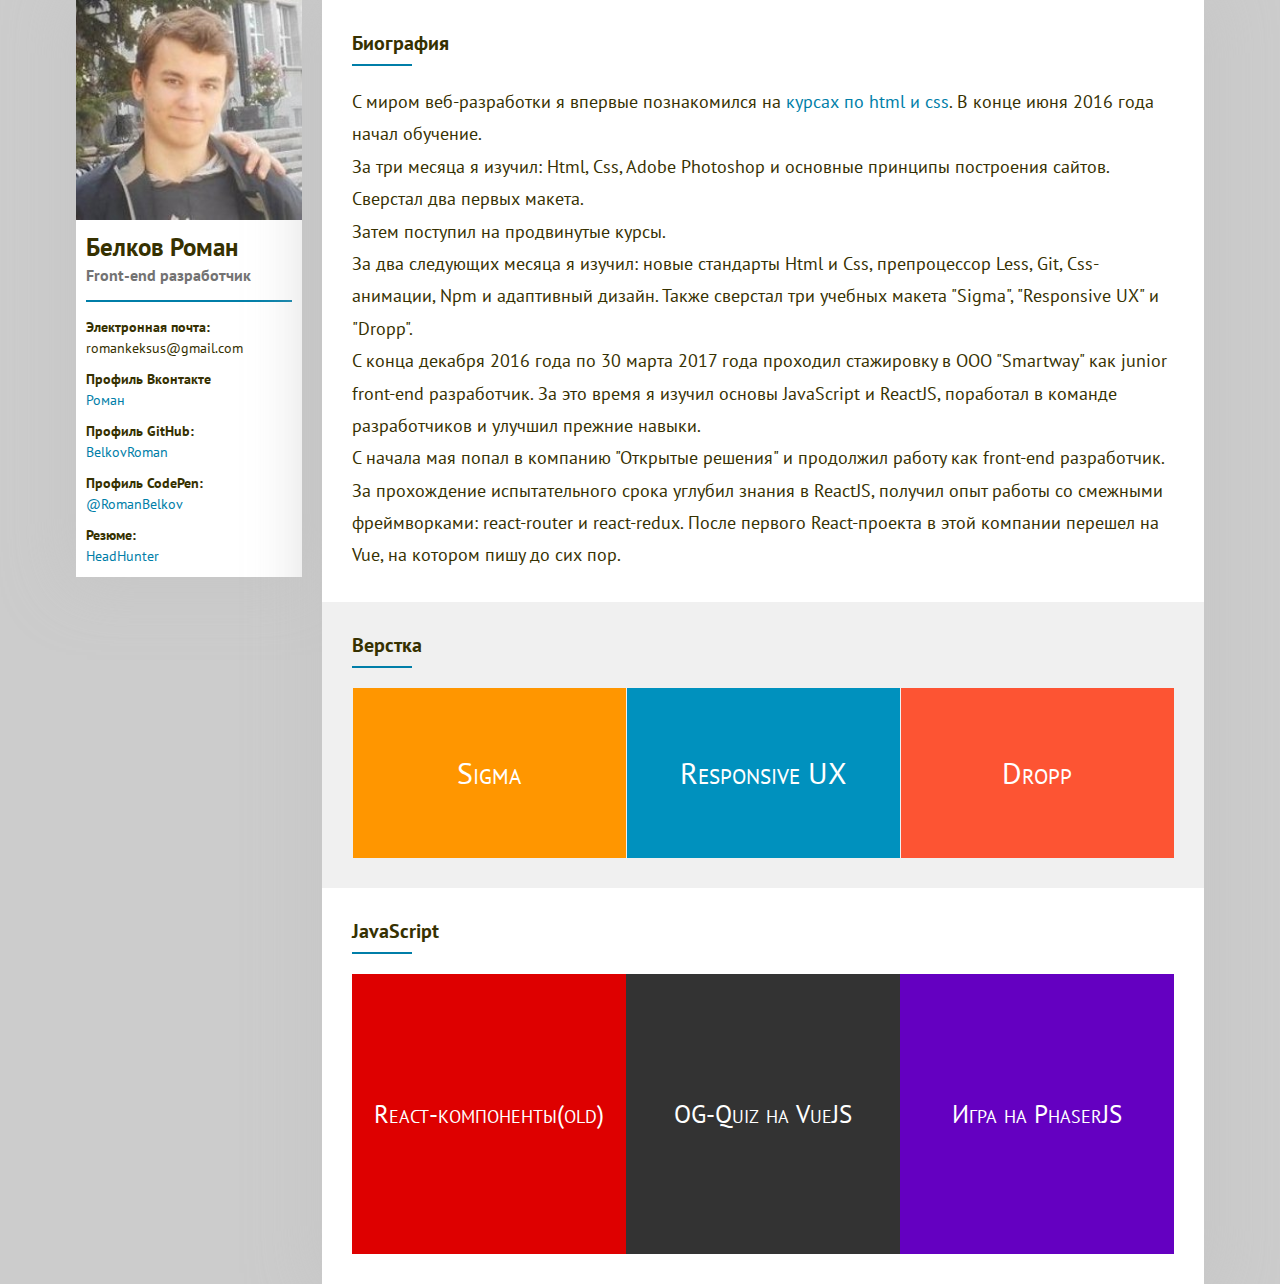
==== commit a9bfb72f: "edit site design and added new content" ====
--- a/index.html
+++ b/index.html
@@ -1,100 +1,103 @@
 <!DOCTYPE html>
 <html lang="ru">
-<head>
-    <title>Роман Меч</title>
+  <head>
+    <title>Белков Роман</title>
     <meta charset="utf-8">
-	<meta name="viewport" content="width=device-width, initial-scale=1.0">
+  	<meta name="viewport" content="width=device-width, initial-scale=1.0">
     <link rel="stylesheet" href="css/style.css">
-	<link rel="shortcut icon" href="img/favicon.ico" type="image/x-icon">
+  	<link rel="shortcut icon" href="img/favicon.ico" type="image/x-icon">
     <link rel="stylesheet" href="https://fonts.googleapis.com/css?family=PT+Sans">
-</head>
-<body>
-    <div class='page'>
-        <div class="main-container">
-            <div class="profile">
-                <div class="imagebox">
-                    <img class="image name__image" src="img/avatar.jpg"/>
-                </div>
-                <div class="profile__inner">
-                    <h1 class="title profile__title">
-                        <span class="profile__name">Белков Роман</span>
-                        <span class="profile__post">Front-end разработчик</span>
-                    </h1>
-                    <div class="contacts">
-                        <div class="contacts__inner">
-                            <span class="contacts__name">Электронная почта:</span>
-                            <span class="contacts__value">romankeksus@gmail.com</span>
-                        </div>
-                        <div class="contacts__inner">
-                            <span class="contacts__name">Профиль Вконтакте</span>
-                            <a href="https://vk.com/roman_sword">
-                                <span class="contacts__value">Роман</span>
-                            </a>
-                        </div>
-                        <div class="contacts__inner">
-                            <span class="contacts__name">Профиль GitHub:</span>
-                            <a href="https://github.com/BelkovRoman">
-                                <span class="contacts__value">BelkovRoman</span>
-                            </a>
-                        </div>
-                        <div class="contacts__inner">
-                            <span class="contacts__name">Профиль CodePen:</span>
-                            <a href="http://codepen.io/RomanBelkov/">
-                                <span class="contacts__value">@RomanBelkov</span>
-                            </a>
-                        </div>
-                        <div class="contacts__inner">
-                            <span class="contacts__name">Резюме:</span>
-                            <a href="https://penza.hh.ru/resume/ee8af74eff036e25660039ed1f746e62675841">
-                                <span class="contacts__value">HeadHunter</span>
-                            </a>
-                        </div>
-                    </div>
-                </div>
-            </div>
-            <div class="content">
-                <section class="section">
-                    <h2 class="title section__title">Биография</h2>
-                    <div class="section__content">
-                        <p>
-                            С миром веб-разработки я впервые познакомился на <a href="https://vk.com/mkhtmlverstka">курсах по html и css</a>.
-                            В конце июня 2016 года начал обучение.<br/>
-                            За три месяца я изучил: Html, Css, Adobe Photoshop и основные принципы построения сайтов. Сверстал два первых макета.<br/>
-                            Затем поступил на продвинутые курсы.<br/>
-                            За два следующих месяца я изучил: новые стандарты Html и Css, препроцессор Less, Git, Css-анимации, Npm и адаптивный дизайн. Также сверстал три учебных макета "Sigma", "Responsive UX" и "Dropp".<br/>
-                            С конца декабря 2016 года по 30 марта 2017 года проходил стажировку в ООО "Smartway" как junior front-end разработчик. За это время я изучил основы JavaScript и ReactJS, поработал в команде разработчиков и улучшил прежние навыки.<br/>
-                        </p>
-                    </div>
-                </section>
-                <section class="section">
-                    <h2 class="title section__title">Верстка</h2>
-                    <div class="section__content">
-                        <a class="layout layout__sigma" href="works\Sigma\index.html">
-                            Sigma
-                        </a> 
-
-                        <a class="layout layout__responsive" href="works\Responsive UX\index.html">
-                            Responsive UX
-                        </a>
-                        <a class="layout layout__dropp" href="works\DrOpp\index.html">
-                            Dropp
-                        </a>
-                    </div>
-                </section>
-                <section class="section">
-                    <h2 class="title section__title">JavaScript</h2>
-                    <div class="section__content">
-                        <a class="project project__react" href="https://github.com/BelkovRoman/reactJS-Components">
-                            React-компоненты
-                        </a> 
-
-                        <a class="project project__phaser" href="works\princeOfPersia2D\index.html">
-                            Игра на PhaserJS
-                        </a>
-                    </div>
-                </section>
-            </div>
-        </div>
-    </div>
-</body>
-</html>+  </head>
+  <body>
+      <div class='page'>
+          <div class="main-container">
+              <div class="profile">
+                  <div class="imagebox">
+                      <img class="image name__image" src="img/avatar.jpg"/>
+                  </div>
+                  <div class="profile__inner">
+                      <h1 class="title profile__title">
+                          <span class="profile__name">Белков Роман</span>
+                          <span class="profile__post">Front-end разработчик</span>
+                      </h1>
+                      <div class="contacts">
+                          <div class="contacts__inner">
+                              <span class="contacts__name">Электронная почта:</span>
+                              <span class="contacts__value">romankeksus@gmail.com</span>
+                          </div>
+                          <div class="contacts__inner">
+                              <span class="contacts__name">Профиль Вконтакте</span>
+                              <a href="https://vk.com/roman_sword">
+                                  <span class="contacts__value">Роман</span>
+                              </a>
+                          </div>
+                          <div class="contacts__inner">
+                              <span class="contacts__name">Профиль GitHub:</span>
+                              <a href="https://github.com/BelkovRoman">
+                                  <span class="contacts__value">BelkovRoman</span>
+                              </a>
+                          </div>
+                          <div class="contacts__inner">
+                              <span class="contacts__name">Профиль CodePen:</span>
+                              <a href="http://codepen.io/RomanBelkov/">
+                                  <span class="contacts__value">@RomanBelkov</span>
+                              </a>
+                          </div>
+                          <div class="contacts__inner">
+                              <span class="contacts__name">Резюме:</span>
+                              <a href="https://penza.hh.ru/resume/ee8af74eff036e25660039ed1f746e62675841">
+                                  <span class="contacts__value">HeadHunter</span>
+                              </a>
+                          </div>
+                      </div>
+                  </div>
+              </div>
+              <div class="content">
+                  <section class="section">
+                      <h2 class="title section__title">Биография</h2>
+                      <div class="section__content">
+                          <p>
+                              С миром веб-разработки я впервые познакомился на <a href="https://vk.com/mkhtmlverstka">курсах по html и css</a>.
+                              В конце июня 2016 года начал обучение.<br/>
+                              За три месяца я изучил: Html, Css, Adobe Photoshop и основные принципы построения сайтов. Сверстал два первых макета.<br/>
+                              Затем поступил на продвинутые курсы.<br/>
+                              За два следующих месяца я изучил: новые стандарты Html и Css, препроцессор Less, Git, Css-анимации, Npm и адаптивный дизайн. Также сверстал три учебных макета "Sigma", "Responsive UX" и "Dropp".<br/>
+                              С конца декабря 2016 года по 30 марта 2017 года проходил стажировку в ООО "Smartway" как junior front-end разработчик. За это время я изучил основы JavaScript и ReactJS, поработал в команде разработчиков и улучшил прежние навыки.<br/>
+                              С начала мая попал в компанию "Открытые решения" и продолжил работу как front-end разработчик. За прохождение испытательного срока углубил знания в ReactJS, получил опыт работы со смежными фреймворками: react-router и react-redux.
+                              После первого React-проекта в этой компании перешел на Vue, на котором пишу до сих пор.
+                          </p>
+                      </div>
+                  </section>
+                  <section class="section">
+                      <h2 class="title section__title">Верстка</h2>
+                      <div class="section__content">
+                          <a class="layout layout__sigma" href="works\Sigma\index.html">
+                              Sigma
+                          </a>
+                          <a class="layout layout__responsive" href="works\Responsive UX\index.html">
+                              Responsive UX
+                          </a>
+                          <a class="layout layout__dropp" href="works\DrOpp\index.html">
+                              Dropp
+                          </a>
+                      </div>
+                  </section>
+                  <section class="section">
+                      <h2 class="title section__title">JavaScript</h2>
+                      <div class="section__content">
+                          <a class="project project__react" href="https://github.com/BelkovRoman/reactJS-Components">
+                              React-компоненты(old)
+                          </a>
+                          <a class="project project__ogQuiz" href="https://og-quiz.herokuapp.com/">
+                              OG-Quiz на VueJS
+                          </a>
+                          <a class="project project__phaser" href="works\princeOfPersia2D\index.html">
+                              Игра на PhaserJS
+                          </a>
+                      </div>
+                  </section>
+              </div>
+          </div>
+      </div>
+  </body>
+</html>
--- a/css/style.css
+++ b/css/style.css
@@ -1 +1 @@
-@font-face{font-family:'abodoninova';src:url('../fonts/abodoninova.ttf');font-style:normal}*{margin:0;padding:0}html{height:100%}body{height:100%;background-color:#fff;font-size:1.8rem;color:#363101;font-family:'PT Sans',sans-serif,Arial,Helvetica,sans-serif}ul{list-style:none;display:inline-block}a{color:#007EA8;text-decoration:none;transition:color .4s ease-in 0s}a:hover{color:#5ED7FF}a:active{color:#00BFFF}p{line-height:1.8}h1{font-size:2.5rem}h2{font-size:2rem}.title{text-align:left}.image{height:auto;max-width:100%}.article{line-height:1.4}.page{max-width:1300px;margin-left:auto;margin-right:auto;-webkit-animation:appearance 1s ease-in-out;animation:appearance 1s ease-in-out;-webkit-animation-fill-mode:forwards;animation-fill-mode:forwards}.main-container{display:-webkit-flex;display:-ms-flexbox;display:flex;-webkit-flex-wrap:wrap;-ms-flex-wrap:wrap;flex-wrap:wrap;-webkit-align-items:flex-start;-ms-flex-align:start;align-items:flex-start;-webkit-justify-content:center;-ms-flex-pack:center;justify-content:center;padding-left:1rem;padding-right:1rem}.profile{background-color:#fff;box-shadow:0 0 30px 2px rgba(0,0,0,0.2)}.profile__inner{padding:10px}.profile__title{padding-bottom:15px;margin-bottom:15px;border-bottom:2px solid #007EA8;line-height:1}.profile__name{display:block;width:100%}.profile__post{width:100%;font-size:1.6rem;color:#737373}.contacts__inner{display:-webkit-flex;display:-ms-flexbox;display:flex;margin-bottom:10px;line-height:1.5}.contacts__inner:last-child{margin-bottom:0}.contacts__name{font-weight:600}.content{background-color:#fff;box-shadow:0 0 30px 2px rgba(0,0,0,0.2)}.section:nth-child(2n){background-color:#f0f0f0}.section__title{position:relative;padding-bottom:10px;margin-bottom:20px}.section__title:after{content:"";position:absolute;width:60px;height:2px;background-color:#007EA8;left:0;bottom:0}.section__content{display:-webkit-flex;display:-ms-flexbox;display:flex;-webkit-justify-content:space-around;-ms-flex-pack:distribute;justify-content:space-around}.layout{display:-webkit-flex;display:-ms-flexbox;display:flex;-webkit-align-items:center;-ms-flex-align:center;align-items:center;-webkit-justify-content:center;-ms-flex-pack:center;justify-content:center;width:33.3%;height:17rem;font-size:3rem;font-variant:small-caps;color:#fff;transition:all .4s ease-in 0s}.layout:hover{color:#000;box-shadow:0 0 40px 2px rgba(0,0,0,0.4)}.layout__sigma{background-color:#ff9600}.layout__responsive{background-color:#0091be}.layout__dropp{background-color:#fd5433}.project{display:-webkit-flex;display:-ms-flexbox;display:flex;-webkit-align-items:center;-ms-flex-align:center;align-items:center;-webkit-justify-content:center;-ms-flex-pack:center;justify-content:center;width:50%;color:#fff;height:28rem;font-size:4rem;font-variant:small-caps;transition:all .4s ease-in 0s}.project:hover{color:#000;box-shadow:0 0 40px 2px rgba(0,0,0,0.4)}.project__react{background-color:#de0000}.project__phaser{background-color:#6400c1}@-webkit-keyframes appearance{0%{opacity:0}100%{opacity:1}}@keyframes appearance{0%{opacity:0}100%{opacity:1}}@media screen and (min-width:641px){html{font-size:10px}.section{padding:3rem}}@media screen and (max-width:640px) and (min-width:300px){html{font-size:8px}.section{padding:2rem}}@media screen and (min-width:900px){.profile{width:20%;margin-right:2rem}.contacts{font-size:1.4rem}.contacts__inner{-webkit-flex-direction:column;-ms-flex-direction:column;flex-direction:column}.contacts__name,.contacts__value{width:100%}.content{width:70%}}@media screen and (max-width:900px) and (min-width:300px){.page{width:100%;-webkit-flex-direction:column;-ms-flex-direction:column;flex-direction:column}.content{width:100%}.profile{display:-webkit-flex;display:-ms-flexbox;display:flex;-webkit-flex-direction:column;-ms-flex-direction:column;flex-direction:column;-webkit-align-items:center;-ms-flex-align:center;align-items:center;width:100%;padding:2rem 3rem;margin-right:0;margin-bottom:25px}.profile__title{text-align:center}.profile__inner{width:100%;-webkit-flex-direction:row;-ms-flex-direction:row;flex-direction:row;-webkit-justify-content:space-between;-ms-flex-pack:justify;justify-content:space-between}.contacts{font-size:1.8rem}.contacts__inner{-webkit-flex-direction:row;-ms-flex-direction:row;flex-direction:row;-webkit-justify-content:space-between;-ms-flex-pack:justify;justify-content:space-between}.imagebox{border:2px solid #007EA8;border-radius:50%;width:14rem;height:14rem;overflow:hidden}.layout,.project{font-size:2rem}.layout{height:15rem}.project{height:20rem}}+@font-face{font-family:'abodoninova';src:url('../fonts/abodoninova.ttf');font-style:normal}*{margin:0;padding:0}html{height:100%}body{height:100%;background-color:#ccc;font-size:1.8rem;color:#363101;font-family:'PT Sans', sans-serif, Arial, Helvetica, sans-serif}ul{list-style:none;display:inline-block}a{color:#007EA8;text-decoration:none;-webkit-transition:color 0.4s ease-in 0s;-o-transition:color 0.4s ease-in 0s;transition:color 0.4s ease-in 0s}a:hover{color:#5ED7FF}a:active{color:#00BFFF}p{line-height:1.8}h1{font-size:2.5rem}h2{font-size:2rem}.title{text-align:left}.image{height:auto;max-width:100%}.article{line-height:1.4}.page{max-width:1300px;margin-left:auto;margin-right:auto;-webkit-animation:appearance 1s ease-in-out;animation:appearance 1s ease-in-out;-webkit-animation-fill-mode:forwards;animation-fill-mode:forwards}.main-container{display:-webkit-box;display:-ms-flexbox;display:flex;-ms-flex-wrap:wrap;flex-wrap:wrap;-webkit-box-align:start;-ms-flex-align:start;align-items:flex-start;-webkit-box-pack:center;-ms-flex-pack:center;justify-content:center;padding-left:1rem;padding-right:1rem}.profile{background-color:#fff;-webkit-box-shadow:0 0 60px 10px rgba(195, 195, 195, 0.7);box-shadow:0 0 60px 10px rgba(195, 195, 195, 0.7)}.profile__inner{padding:10px}.profile__title{padding-bottom:15px;margin-bottom:15px;border-bottom:2px solid #007EA8;line-height:1}.profile__name{display:block;width:100%}.profile__post{width:100%;font-size:1.6rem;color:#737373}.contacts__inner{display:-webkit-box;display:-ms-flexbox;display:flex;margin-bottom:10px;line-height:1.5}.contacts__inner:last-child{margin-bottom:0}.contacts__name{font-weight:600}.content{background-color:#fff;-webkit-box-shadow:0 0 60px 10px rgba(195, 195, 195, 0.7);box-shadow:0 0 60px 10px rgba(195, 195, 195, 0.7)}.section:nth-child(2n){background-color:#f0f0f0}.section__title{position:relative;padding-bottom:10px;margin-bottom:20px}.section__title:after{content:"";position:absolute;width:60px;height:2px;background-color:#007EA8;left:0;bottom:0}.section__content{display:-webkit-box;display:-ms-flexbox;display:flex;-ms-flex-pack:distribute;justify-content:space-around}.layout{display:-webkit-box;display:-ms-flexbox;display:flex;-webkit-box-align:center;-ms-flex-align:center;align-items:center;-webkit-box-pack:center;-ms-flex-pack:center;justify-content:center;width:33.3%;height:17rem;font-size:3rem;font-variant:small-caps;color:#fff;-webkit-transition:all 0.4s ease-in 0s;-o-transition:all 0.4s ease-in 0s;transition:all 0.4s ease-in 0s}.layout:hover{color:#000;-webkit-box-shadow:0 0 40px 2px rgba(0, 0, 0, 0.4);box-shadow:0 0 40px 2px rgba(0, 0, 0, 0.4)}.layout__sigma{background-color:#ff9600}.layout__responsive{background-color:#0091be}.layout__dropp{background-color:#fd5433}.project{display:-webkit-box;display:-ms-flexbox;display:flex;-webkit-box-align:center;-ms-flex-align:center;align-items:center;-webkit-box-pack:center;-ms-flex-pack:center;justify-content:center;width:50%;color:#fff;height:28rem;font-size:2.5rem;font-variant:small-caps;-webkit-transition:all 0.4s ease-in 0s;-o-transition:all 0.4s ease-in 0s;transition:all 0.4s ease-in 0s}.project:hover{-webkit-box-shadow:0 0 40px 2px rgba(0, 0, 0, 0.4);box-shadow:0 0 40px 2px rgba(0, 0, 0, 0.4)}.project__react{background-color:#de0000}.project__phaser{background-color:#6400c1}.project__ogQuiz{background-color:#333}@-webkit-keyframes appearance{0%{opacity:0}to{opacity:1}}@keyframes appearance{0%{opacity:0}to{opacity:1}}@media screen and (min-width:641px){html{font-size:10px}.section{padding:3rem}}@media screen and (max-width:640px) and (min-width:300px){html{font-size:8px}.section{padding:2rem}}@media screen and (min-width:900px){.profile{width:18%;margin-right:2rem}.contacts{font-size:1.4rem}.contacts__inner{-webkit-box-orient:vertical;-webkit-box-direction:normal;-ms-flex-direction:column;flex-direction:column}.contacts__name,.contacts__value{width:100%}.content{width:70%}}@media screen and (max-width:900px) and (min-width:300px){.page{width:100%;-webkit-box-orient:vertical;-webkit-box-direction:normal;-ms-flex-direction:column;flex-direction:column}.content{width:100%}.profile{display:-webkit-box;display:-ms-flexbox;display:flex;-webkit-box-orient:vertical;-webkit-box-direction:normal;-ms-flex-direction:column;flex-direction:column;-webkit-box-align:center;-ms-flex-align:center;align-items:center;width:100%;padding:2rem 3rem;margin-right:0;margin-bottom:25px}.profile__title{text-align:center}.profile__inner{width:100%;-webkit-box-orient:horizontal;-webkit-box-direction:normal;-ms-flex-direction:row;flex-direction:row;-webkit-box-pack:justify;-ms-flex-pack:justify;justify-content:space-between}.contacts{font-size:1.8rem}.contacts__inner{-webkit-box-orient:horizontal;-webkit-box-direction:normal;-ms-flex-direction:row;flex-direction:row;-webkit-box-pack:justify;-ms-flex-pack:justify;justify-content:space-between}.imagebox{border:2px solid #007EA8;border-radius:50%;width:14rem;height:14rem;overflow:hidden}.layout,.project{font-size:2rem}.layout{height:15rem}.project{height:20rem}}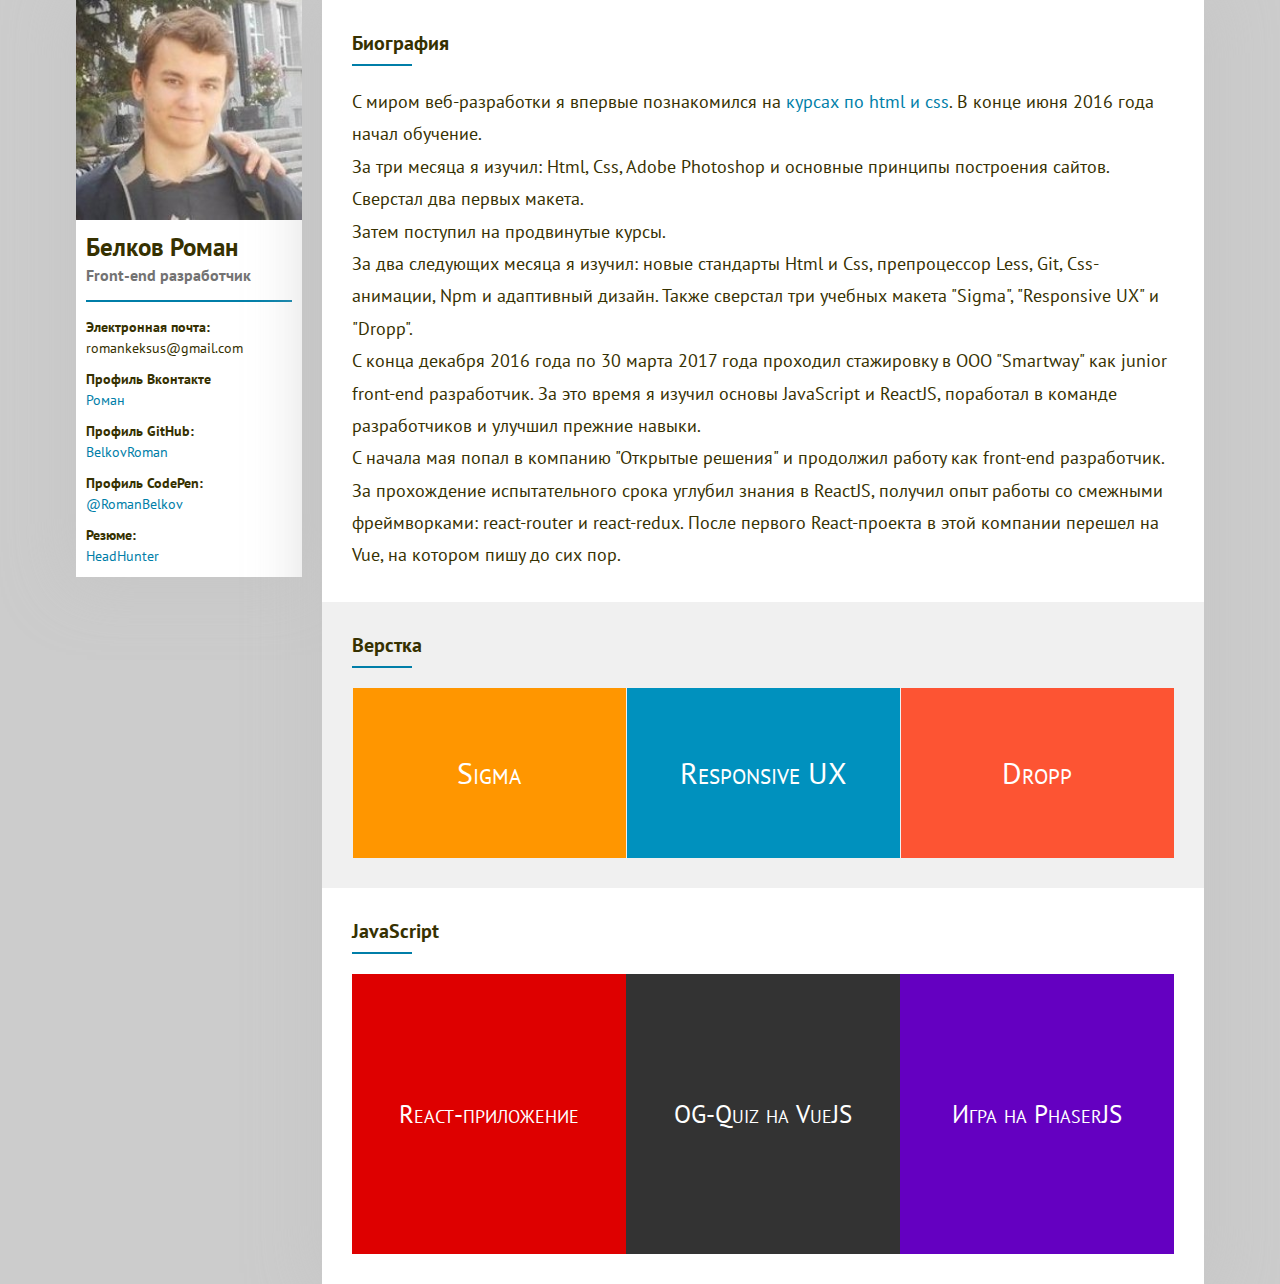
==== commit 1d6c34a6: "add new content" ====
--- a/index.html
+++ b/index.html
@@ -85,8 +85,8 @@
                   <section class="section">
                       <h2 class="title section__title">JavaScript</h2>
                       <div class="section__content">
-                          <a class="project project__react" href="https://github.com/BelkovRoman/reactJS-Components">
-                              React-компоненты(old)
+                          <a class="project project__react" href="https://github.com/BelkovRoman/droppCafe">
+                              React-приложение
                           </a>
                           <a class="project project__ogQuiz" href="https://og-quiz.herokuapp.com/">
                               OG-Quiz на VueJS
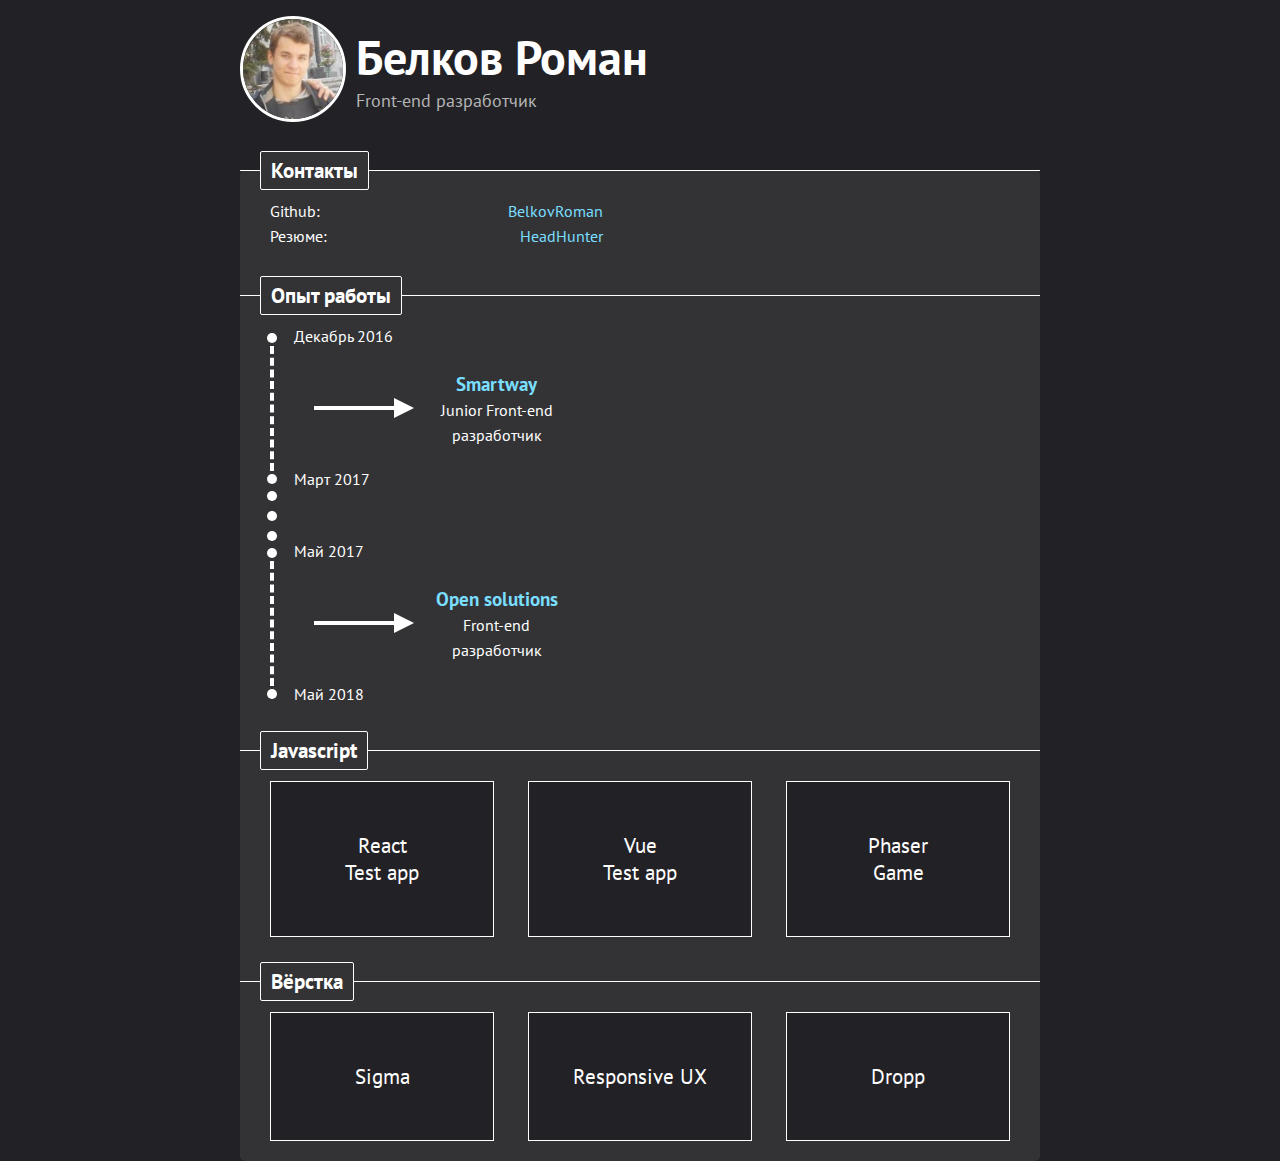
==== commit bd3cb356: "updated layout, added new content" ====
--- a/index.html
+++ b/index.html
@@ -9,95 +9,130 @@
     <link rel="stylesheet" href="https://fonts.googleapis.com/css?family=PT+Sans">
   </head>
   <body>
-      <div class='page'>
-          <div class="main-container">
-              <div class="profile">
-                  <div class="imagebox">
-                      <img class="image name__image" src="img/avatar.jpg"/>
-                  </div>
-                  <div class="profile__inner">
-                      <h1 class="title profile__title">
-                          <span class="profile__name">Белков Роман</span>
-                          <span class="profile__post">Front-end разработчик</span>
-                      </h1>
-                      <div class="contacts">
-                          <div class="contacts__inner">
-                              <span class="contacts__name">Электронная почта:</span>
-                              <span class="contacts__value">romankeksus@gmail.com</span>
-                          </div>
-                          <div class="contacts__inner">
-                              <span class="contacts__name">Профиль Вконтакте</span>
-                              <a href="https://vk.com/roman_sword">
-                                  <span class="contacts__value">Роман</span>
-                              </a>
-                          </div>
-                          <div class="contacts__inner">
-                              <span class="contacts__name">Профиль GitHub:</span>
-                              <a href="https://github.com/BelkovRoman">
-                                  <span class="contacts__value">BelkovRoman</span>
-                              </a>
-                          </div>
-                          <div class="contacts__inner">
-                              <span class="contacts__name">Профиль CodePen:</span>
-                              <a href="http://codepen.io/RomanBelkov/">
-                                  <span class="contacts__value">@RomanBelkov</span>
-                              </a>
-                          </div>
-                          <div class="contacts__inner">
-                              <span class="contacts__name">Резюме:</span>
-                              <a href="https://penza.hh.ru/resume/ee8af74eff036e25660039ed1f746e62675841">
-                                  <span class="contacts__value">HeadHunter</span>
-                              </a>
-                          </div>
-                      </div>
-                  </div>
+    <div class="profile">
+      <header class="profile__header">
+        <img class="image profile__avatar" src="img/avatar.jpg" alt="profile avatar">
+        <h1 class="title profile__title">
+          <span class="profile__name">
+            Белков Роман
+          </span>
+          <span class="profile__specialization">
+            Front-end разработчик
+          </span>
+        </h1>
+      </header>
+      <main class="profile__content profile__inner">
+        <section class="section contacts">
+          <h2 class="title section__title">
+            Контакты
+          </h2>
+          <div class="section__content contacts__content">
+            <ul class="list section__list">
+              <li class="list__item">
+                <span class="contacts__name">
+                  Github:
+                </span>
+                <a class="link contacts__link" href="https://github.com/BelkovRoman">
+                  BelkovRoman
+                </a>
+              </li>
+              <li class="list__item">
+                <span class="contacts__name">
+                  Резюме:
+                </span>
+                <a class="link contacts__link" href="https://penza.hh.ru/resume/ee8af74eff036e25660039ed1f746e62675841">
+                  HeadHunter
+                </a>
+              </li>
+            </ul>
+          </div>
+        </section>
+        <section class="section experiense">
+          <h2 class="title section__title">
+            Опыт работы
+          </h2>
+          <div class="section__content experiense__content">
+            <div class="experiense__work">
+              <span class="experiense__date experiense__date_start">
+                Декабрь 2016
+              </span>
+              <div class="arrow">
+                <div class="arrow__line"></div>
+                <div class="arrow__triangle"></div>
               </div>
-              <div class="content">
-                  <section class="section">
-                      <h2 class="title section__title">Биография</h2>
-                      <div class="section__content">
-                          <p>
-                              С миром веб-разработки я впервые познакомился на <a href="https://vk.com/mkhtmlverstka">курсах по html и css</a>.
-                              В конце июня 2016 года начал обучение.<br/>
-                              За три месяца я изучил: Html, Css, Adobe Photoshop и основные принципы построения сайтов. Сверстал два первых макета.<br/>
-                              Затем поступил на продвинутые курсы.<br/>
-                              За два следующих месяца я изучил: новые стандарты Html и Css, препроцессор Less, Git, Css-анимации, Npm и адаптивный дизайн. Также сверстал три учебных макета "Sigma", "Responsive UX" и "Dropp".<br/>
-                              С конца декабря 2016 года по 30 марта 2017 года проходил стажировку в ООО "Smartway" как junior front-end разработчик. За это время я изучил основы JavaScript и ReactJS, поработал в команде разработчиков и улучшил прежние навыки.<br/>
-                              С начала мая попал в компанию "Открытые решения" и продолжил работу как front-end разработчик. За прохождение испытательного срока углубил знания в ReactJS, получил опыт работы со смежными фреймворками: react-router и react-redux.
-                              После первого React-проекта в этой компании перешел на Vue, на котором пишу до сих пор.
-                          </p>
-                      </div>
-                  </section>
-                  <section class="section">
-                      <h2 class="title section__title">Верстка</h2>
-                      <div class="section__content">
-                          <a class="layout layout__sigma" href="works\Sigma\index.html">
-                              Sigma
-                          </a>
-                          <a class="layout layout__responsive" href="works\Responsive UX\index.html">
-                              Responsive UX
-                          </a>
-                          <a class="layout layout__dropp" href="works\DrOpp\index.html">
-                              Dropp
-                          </a>
-                      </div>
-                  </section>
-                  <section class="section">
-                      <h2 class="title section__title">JavaScript</h2>
-                      <div class="section__content">
-                          <a class="project project__react" href="https://github.com/BelkovRoman/droppCafe">
-                              React-приложение
-                          </a>
-                          <a class="project project__ogQuiz" href="https://og-quiz.herokuapp.com/">
-                              OG-Quiz на VueJS
-                          </a>
-                          <a class="project project__phaser" href="works\princeOfPersia2D\index.html">
-                              Игра на PhaserJS
-                          </a>
-                      </div>
-                  </section>
+              <h4 class="title experiense__title">
+                <a class="link experiense__link" href="https://smartway.today/">
+                  Smartway
+                </a>
+                <br/>
+                <span class="experiense__status">
+                  Junior Front-end разработчик
+                </span>
+              </h4>
+              <span class="experiense__date experiense__date_finish">
+                Март 2017
+              </span>
+            </div>
+            <div class="experiense__free"></div>
+            <div class="experiense__work">
+              <span class="experiense__date experiense__date_start">
+                Май 2017
+              </span>
+              <div class="arrow">
+                <div class="arrow__line"></div>
+                <div class="arrow__triangle"></div>
               </div>
+              <h4 class="title experiense__title">
+                <a class="link experiense__link" href="https://osinit.ru/">
+                  Open solutions
+                </a>
+                <br/>
+                <span class="experiense__status">
+                  Front-end разработчик
+                </span>
+              </h4>
+              <span class="experiense__date experiense__date_finish">
+                Май 2018
+              </span>
+            </div>
           </div>
-      </div>
+        </section>
+        <section class="section js">
+          <h2 class="title section__title">
+            Javascript
+          </h2>
+          <div class="section__content examples__content">
+            <a class="examples__link" href="https://github.com/BelkovRoman/droppCafe">
+              React<br/>
+              Test app
+            </a>
+            <a class="examples__link" href="https://github.com/BelkovRoman/vue-schedule-list">
+              Vue<br/>
+              Test app
+            </a>
+            <a class="examples__link" href="https://belkovroman.github.io/works/princeOfPersia2D/index.html">
+              Phaser<br/>
+              Game
+            </a>
+          </div>
+        </section>
+        <section class="section layout">
+          <h2 class="title section__title">
+            Вёрстка
+          </h2>
+          <div class="section__content examples__content">
+            <a class="examples__link" href="https://belkovroman.github.io/works/Sigma/index.html">
+              Sigma
+            </a>
+            <a class="examples__link" href="https://belkovroman.github.io/works/Responsive%20UX/index.html">
+              Responsive UX
+            </a>
+            <a class="examples__link" href="https://belkovroman.github.io/works/DrOpp/index.html">
+              Dropp
+            </a>
+          </div>
+        </section>
+      </main>
+    </div>
   </body>
 </html>
--- a/css/style.css
+++ b/css/style.css
@@ -1 +1 @@
-@font-face{font-family:'abodoninova';src:url('../fonts/abodoninova.ttf');font-style:normal}*{margin:0;padding:0}html{height:100%}body{height:100%;background-color:#ccc;font-size:1.8rem;color:#363101;font-family:'PT Sans', sans-serif, Arial, Helvetica, sans-serif}ul{list-style:none;display:inline-block}a{color:#007EA8;text-decoration:none;-webkit-transition:color 0.4s ease-in 0s;-o-transition:color 0.4s ease-in 0s;transition:color 0.4s ease-in 0s}a:hover{color:#5ED7FF}a:active{color:#00BFFF}p{line-height:1.8}h1{font-size:2.5rem}h2{font-size:2rem}.title{text-align:left}.image{height:auto;max-width:100%}.article{line-height:1.4}.page{max-width:1300px;margin-left:auto;margin-right:auto;-webkit-animation:appearance 1s ease-in-out;animation:appearance 1s ease-in-out;-webkit-animation-fill-mode:forwards;animation-fill-mode:forwards}.main-container{display:-webkit-box;display:-ms-flexbox;display:flex;-ms-flex-wrap:wrap;flex-wrap:wrap;-webkit-box-align:start;-ms-flex-align:start;align-items:flex-start;-webkit-box-pack:center;-ms-flex-pack:center;justify-content:center;padding-left:1rem;padding-right:1rem}.profile{background-color:#fff;-webkit-box-shadow:0 0 60px 10px rgba(195, 195, 195, 0.7);box-shadow:0 0 60px 10px rgba(195, 195, 195, 0.7)}.profile__inner{padding:10px}.profile__title{padding-bottom:15px;margin-bottom:15px;border-bottom:2px solid #007EA8;line-height:1}.profile__name{display:block;width:100%}.profile__post{width:100%;font-size:1.6rem;color:#737373}.contacts__inner{display:-webkit-box;display:-ms-flexbox;display:flex;margin-bottom:10px;line-height:1.5}.contacts__inner:last-child{margin-bottom:0}.contacts__name{font-weight:600}.content{background-color:#fff;-webkit-box-shadow:0 0 60px 10px rgba(195, 195, 195, 0.7);box-shadow:0 0 60px 10px rgba(195, 195, 195, 0.7)}.section:nth-child(2n){background-color:#f0f0f0}.section__title{position:relative;padding-bottom:10px;margin-bottom:20px}.section__title:after{content:"";position:absolute;width:60px;height:2px;background-color:#007EA8;left:0;bottom:0}.section__content{display:-webkit-box;display:-ms-flexbox;display:flex;-ms-flex-pack:distribute;justify-content:space-around}.layout{display:-webkit-box;display:-ms-flexbox;display:flex;-webkit-box-align:center;-ms-flex-align:center;align-items:center;-webkit-box-pack:center;-ms-flex-pack:center;justify-content:center;width:33.3%;height:17rem;font-size:3rem;font-variant:small-caps;color:#fff;-webkit-transition:all 0.4s ease-in 0s;-o-transition:all 0.4s ease-in 0s;transition:all 0.4s ease-in 0s}.layout:hover{color:#000;-webkit-box-shadow:0 0 40px 2px rgba(0, 0, 0, 0.4);box-shadow:0 0 40px 2px rgba(0, 0, 0, 0.4)}.layout__sigma{background-color:#ff9600}.layout__responsive{background-color:#0091be}.layout__dropp{background-color:#fd5433}.project{display:-webkit-box;display:-ms-flexbox;display:flex;-webkit-box-align:center;-ms-flex-align:center;align-items:center;-webkit-box-pack:center;-ms-flex-pack:center;justify-content:center;width:50%;color:#fff;height:28rem;font-size:2.5rem;font-variant:small-caps;-webkit-transition:all 0.4s ease-in 0s;-o-transition:all 0.4s ease-in 0s;transition:all 0.4s ease-in 0s}.project:hover{-webkit-box-shadow:0 0 40px 2px rgba(0, 0, 0, 0.4);box-shadow:0 0 40px 2px rgba(0, 0, 0, 0.4)}.project__react{background-color:#de0000}.project__phaser{background-color:#6400c1}.project__ogQuiz{background-color:#333}@-webkit-keyframes appearance{0%{opacity:0}to{opacity:1}}@keyframes appearance{0%{opacity:0}to{opacity:1}}@media screen and (min-width:641px){html{font-size:10px}.section{padding:3rem}}@media screen and (max-width:640px) and (min-width:300px){html{font-size:8px}.section{padding:2rem}}@media screen and (min-width:900px){.profile{width:18%;margin-right:2rem}.contacts{font-size:1.4rem}.contacts__inner{-webkit-box-orient:vertical;-webkit-box-direction:normal;-ms-flex-direction:column;flex-direction:column}.contacts__name,.contacts__value{width:100%}.content{width:70%}}@media screen and (max-width:900px) and (min-width:300px){.page{width:100%;-webkit-box-orient:vertical;-webkit-box-direction:normal;-ms-flex-direction:column;flex-direction:column}.content{width:100%}.profile{display:-webkit-box;display:-ms-flexbox;display:flex;-webkit-box-orient:vertical;-webkit-box-direction:normal;-ms-flex-direction:column;flex-direction:column;-webkit-box-align:center;-ms-flex-align:center;align-items:center;width:100%;padding:2rem 3rem;margin-right:0;margin-bottom:25px}.profile__title{text-align:center}.profile__inner{width:100%;-webkit-box-orient:horizontal;-webkit-box-direction:normal;-ms-flex-direction:row;flex-direction:row;-webkit-box-pack:justify;-ms-flex-pack:justify;justify-content:space-between}.contacts{font-size:1.8rem}.contacts__inner{-webkit-box-orient:horizontal;-webkit-box-direction:normal;-ms-flex-direction:row;flex-direction:row;-webkit-box-pack:justify;-ms-flex-pack:justify;justify-content:space-between}.imagebox{border:2px solid #007EA8;border-radius:50%;width:14rem;height:14rem;overflow:hidden}.layout,.project{font-size:2rem}.layout{height:15rem}.project{height:20rem}}+@font-face{font-family:abodoninova;src:url(../fonts/abodoninova.ttf);font-style:normal}*{margin:0;padding:0}html{height:100%}body{height:100%;background-color:#222226;color:#fff;font-size:18px;font-family:'PT Sans',sans-serif,Arial,Helvetica,sans-serif}.list{width:45%;list-style:none}.list__item{display:flex;justify-content:space-between;margin-bottom:.3rem}.link{color:#7adeff;text-decoration:none;transition:color .4s ease-in 0s}.link:hover{color:#00c0ff}.title{margin-top:0;margin-bottom:0}.arrow{display:flex;align-items:center;margin-right:20px}.arrow__line{width:80px;height:4px;background-color:#fff}.arrow__triangle{width:0;height:0;border-top:10px solid transparent;border-left:20px solid #fff;border-bottom:10px solid transparent}.profile{max-width:800px;margin-top:1rem;margin-right:auto;margin-left:auto;animation:appearance 1s ease-in-out;animation-fill-mode:forwards}.profile__header{display:flex;align-items:center;margin-bottom:3rem}.profile__avatar{width:100px;height:100px;border-radius:50%;border:3px solid #fff}.profile__title{display:flex;flex-direction:column;margin-left:10px;font-size:3rem}.profile__specialization{font-size:1.15rem;font-weight:300;color:#b5b5b5}.profile__content{background-color:#333336;border-radius:5px}.section{position:relative;padding:30px 30px 20px;border-top:1px solid #fff;margin-bottom:1.5rem;z-index:9998}.section__title{position:absolute;top:-20px;left:20px;padding:5px 10px;background-color:#333336;border:1px solid #fff;border-radius:2px;font-size:1.3rem;z-index:9999}.section__list{font-size:1rem}.experiense__work{display:flex;align-items:center;position:relative;padding-top:25px;padding-bottom:25px;padding-left:40px;border-left:4px dashed #fff;margin-top:20px;margin-bottom:20px;font-size:1.2rem}.experiense__free{position:relative;margin-top:40px;margin-bottom:40px;margin-left:-3px}.experiense__free,.experiense__free:after,.experiense__free:before{width:10px;height:10px;border-radius:50%;background-color:#fff}.experiense__free:after,.experiense__free:before{display:block;position:absolute;content:""}.experiense__free:after{top:20px}.experiense__free:before{bottom:20px}.experiense__title{width:125px;text-align:center}.experiense__status{font-size:1rem;font-weight:300}.experiense__date{position:absolute;font-size:1rem}.experiense__date_start{top:-20px;left:20px}.experiense__date_start:after{top:7px}.experiense__date_finish{bottom:-18px;left:20px}.experiense__date_finish:after{bottom:5px}.experiense__date_finish:after,.experiense__date_start:after{display:block;position:absolute;left:-27px;width:10px;height:10px;border-radius:50%;background-color:#fff;content:""}.examples__content{display:flex;justify-content:space-between}.examples__link{width:30%;padding-top:50px;padding-bottom:50px;text-align:center;color:#fff;font-size:1.3rem;text-decoration:none;border:1px solid #fff;background-color:#222226;transition:background-color .4s ease-in}.examples__link:hover{background-color:#131313}@keyframes appearance{0%{opacity:0}100%{opacity:1}}@media screen and (max-width:600px){.profile{width:100%;padding-left:1rem;padding-right:1rem;box-sizing:border-box}.profile__header{margin-bottom:2rem}.profile__avatar{width:80px;height:80px}.profile__title{font-size:2.2rem}.examples__link{font-size:1.15rem}}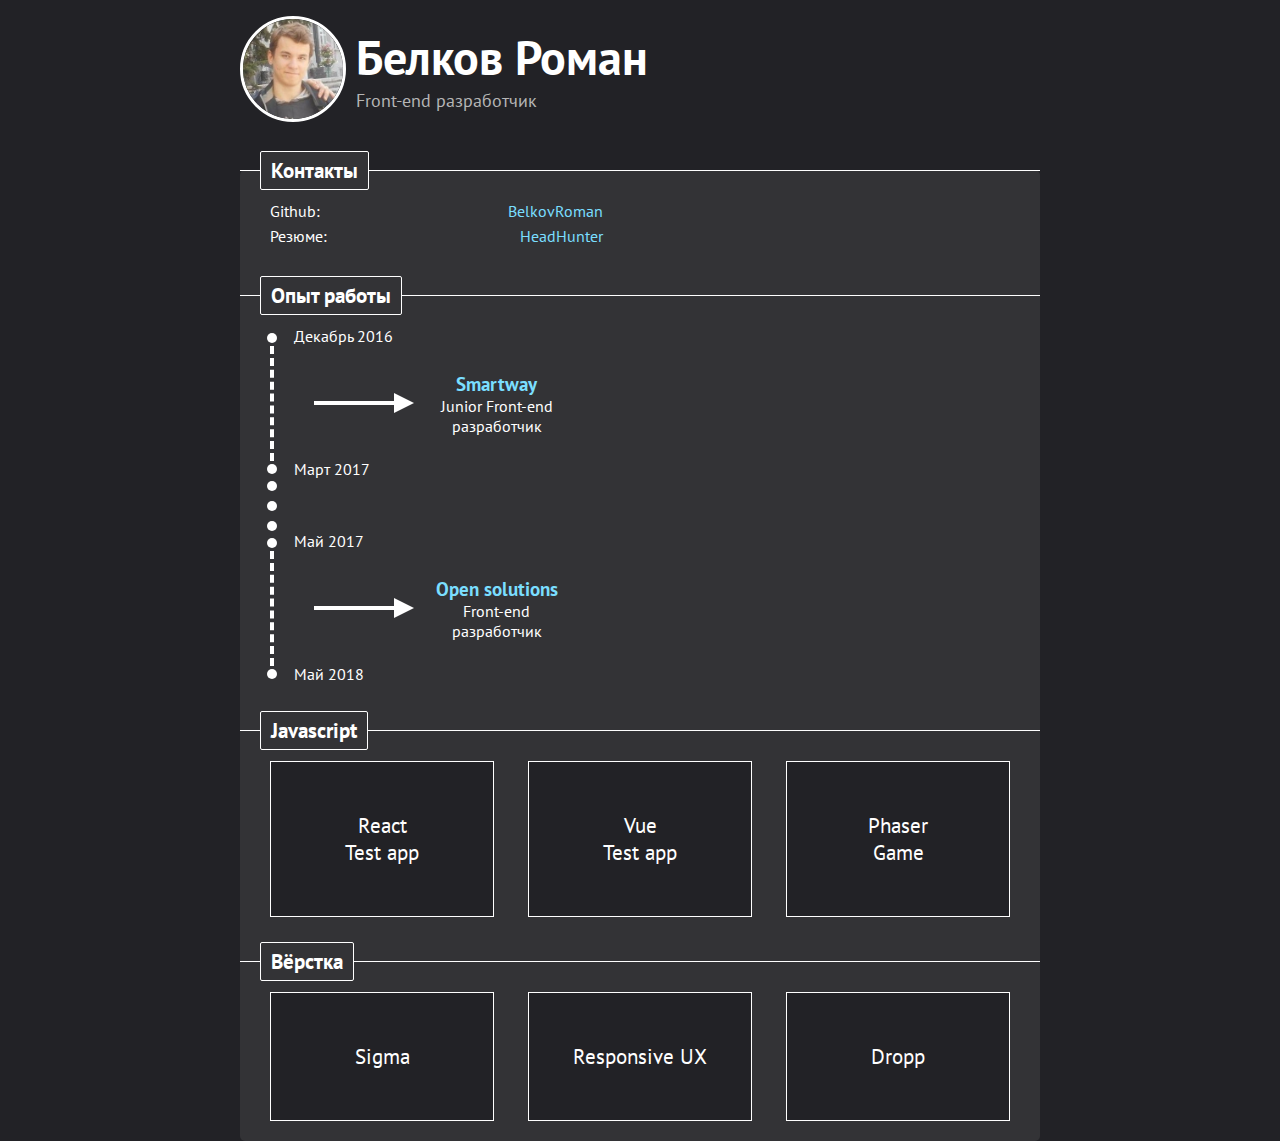
==== commit 48cf0292: "edited responsive layouts design" ====
--- a/index.html
+++ b/index.html
@@ -65,9 +65,9 @@
                   Smartway
                 </a>
                 <br/>
-                <span class="experiense__status">
+                <p class="experiense__status">
                   Junior Front-end разработчик
-                </span>
+                </p>
               </h4>
               <span class="experiense__date experiense__date_finish">
                 Март 2017
@@ -87,9 +87,9 @@
                   Open solutions
                 </a>
                 <br/>
-                <span class="experiense__status">
+                <p class="experiense__status">
                   Front-end разработчик
-                </span>
+                </p>
               </h4>
               <span class="experiense__date experiense__date_finish">
                 Май 2018
--- a/css/style.css
+++ b/css/style.css
@@ -1 +1 @@
-@font-face{font-family:abodoninova;src:url(../fonts/abodoninova.ttf);font-style:normal}*{margin:0;padding:0}html{height:100%}body{height:100%;background-color:#222226;color:#fff;font-size:18px;font-family:'PT Sans',sans-serif,Arial,Helvetica,sans-serif}.list{width:45%;list-style:none}.list__item{display:flex;justify-content:space-between;margin-bottom:.3rem}.link{color:#7adeff;text-decoration:none;transition:color .4s ease-in 0s}.link:hover{color:#00c0ff}.title{margin-top:0;margin-bottom:0}.arrow{display:flex;align-items:center;margin-right:20px}.arrow__line{width:80px;height:4px;background-color:#fff}.arrow__triangle{width:0;height:0;border-top:10px solid transparent;border-left:20px solid #fff;border-bottom:10px solid transparent}.profile{max-width:800px;margin-top:1rem;margin-right:auto;margin-left:auto;animation:appearance 1s ease-in-out;animation-fill-mode:forwards}.profile__header{display:flex;align-items:center;margin-bottom:3rem}.profile__avatar{width:100px;height:100px;border-radius:50%;border:3px solid #fff}.profile__title{display:flex;flex-direction:column;margin-left:10px;font-size:3rem}.profile__specialization{font-size:1.15rem;font-weight:300;color:#b5b5b5}.profile__content{background-color:#333336;border-radius:5px}.section{position:relative;padding:30px 30px 20px;border-top:1px solid #fff;margin-bottom:1.5rem;z-index:9998}.section__title{position:absolute;top:-20px;left:20px;padding:5px 10px;background-color:#333336;border:1px solid #fff;border-radius:2px;font-size:1.3rem;z-index:9999}.section__list{font-size:1rem}.experiense__work{display:flex;align-items:center;position:relative;padding-top:25px;padding-bottom:25px;padding-left:40px;border-left:4px dashed #fff;margin-top:20px;margin-bottom:20px;font-size:1.2rem}.experiense__free{position:relative;margin-top:40px;margin-bottom:40px;margin-left:-3px}.experiense__free,.experiense__free:after,.experiense__free:before{width:10px;height:10px;border-radius:50%;background-color:#fff}.experiense__free:after,.experiense__free:before{display:block;position:absolute;content:""}.experiense__free:after{top:20px}.experiense__free:before{bottom:20px}.experiense__title{width:125px;text-align:center}.experiense__status{font-size:1rem;font-weight:300}.experiense__date{position:absolute;font-size:1rem}.experiense__date_start{top:-20px;left:20px}.experiense__date_start:after{top:7px}.experiense__date_finish{bottom:-18px;left:20px}.experiense__date_finish:after{bottom:5px}.experiense__date_finish:after,.experiense__date_start:after{display:block;position:absolute;left:-27px;width:10px;height:10px;border-radius:50%;background-color:#fff;content:""}.examples__content{display:flex;justify-content:space-between}.examples__link{width:30%;padding-top:50px;padding-bottom:50px;text-align:center;color:#fff;font-size:1.3rem;text-decoration:none;border:1px solid #fff;background-color:#222226;transition:background-color .4s ease-in}.examples__link:hover{background-color:#131313}@keyframes appearance{0%{opacity:0}100%{opacity:1}}@media screen and (max-width:600px){.profile{width:100%;padding-left:1rem;padding-right:1rem;box-sizing:border-box}.profile__header{margin-bottom:2rem}.profile__avatar{width:80px;height:80px}.profile__title{font-size:2.2rem}.examples__link{font-size:1.15rem}}+@font-face{font-family:abodoninova;src:url(../fonts/abodoninova.ttf);font-style:normal}*{margin:0;padding:0}html{height:100%}body{height:100%;background-color:#222226;color:#fff;font-size:18px;font-family:'PT Sans',sans-serif,Arial,Helvetica,sans-serif}.list{width:45%;list-style:none}.list__item{display:flex;justify-content:space-between;margin-bottom:.3rem}.link{color:#7adeff;text-decoration:none;transition:color .4s ease-in 0s}.link:hover{color:#00c0ff}.title{margin-top:0;margin-bottom:0}.arrow{display:flex;align-items:center;margin-right:20px}.arrow__line{width:80px;height:4px;background-color:#fff}.arrow__triangle{width:0;height:0;border-top:10px solid transparent;border-left:20px solid #fff;border-bottom:10px solid transparent}.profile{max-width:800px;margin-top:1rem;margin-right:auto;margin-left:auto;animation:appearance 1s ease-in-out;animation-fill-mode:forwards}.profile__header{display:flex;align-items:center;margin-bottom:3rem}.profile__avatar{width:100px;height:100px;border-radius:50%;border:3px solid #fff}.profile__title{display:flex;flex-direction:column;margin-left:10px;font-size:3rem}.profile__specialization{font-size:1.15rem;font-weight:300;color:#b5b5b5}.profile__content{background-color:#333336;border-radius:5px}.section{position:relative;padding:30px 30px 20px;border-top:1px solid #fff;margin-bottom:1.5rem;z-index:9998}.section__title{position:absolute;top:-20px;left:20px;padding:5px 10px;background-color:#333336;border:1px solid #fff;border-radius:2px;font-size:1.3rem;z-index:9999}.section__list{font-size:1rem}.experiense__work{display:flex;align-items:center;position:relative;padding-top:25px;padding-bottom:25px;padding-left:40px;border-left:4px dashed #fff;margin-top:20px;margin-bottom:20px;font-size:1.2rem}.experiense__free{position:relative;margin-top:40px;margin-bottom:40px;margin-left:-3px}.experiense__free,.experiense__free:after,.experiense__free:before{width:10px;height:10px;border-radius:50%;background-color:#fff}.experiense__free:after,.experiense__free:before{display:block;position:absolute;content:""}.experiense__free:after{top:20px}.experiense__free:before{bottom:20px}.experiense__title{width:125px;text-align:center}.experiense__status{font-size:1rem;font-weight:300}.experiense__date{position:absolute;font-size:1rem}.experiense__date_start{top:-20px;left:20px}.experiense__date_start:after{top:7px}.experiense__date_finish{bottom:-18px;left:20px}.experiense__date_finish:after{bottom:5px}.experiense__date_finish:after,.experiense__date_start:after{display:block;position:absolute;left:-27px;width:10px;height:10px;border-radius:50%;background-color:#fff;content:""}.examples__content{display:flex;justify-content:space-between}.examples__link{width:30%;padding-top:50px;padding-bottom:50px;text-align:center;color:#fff;font-size:1.3rem;text-decoration:none;border:1px solid #fff;background-color:#222226;transition:background-color .4s ease-in}.examples__link:hover{background-color:#131313}@keyframes appearance{0%{opacity:0}100%{opacity:1}}@media screen and (max-width:600px){.profile{width:100%;padding-left:1rem;padding-right:1rem;box-sizing:border-box}.profile__header{margin-bottom:2rem}.profile__avatar{width:80px;height:80px}.profile__title{font-size:2.2rem}.experiense__status{margin-top:5px;font-size:.8rem}.examples__link{width:25%;padding:30px 10px;font-size:1rem}.list{width:100%}}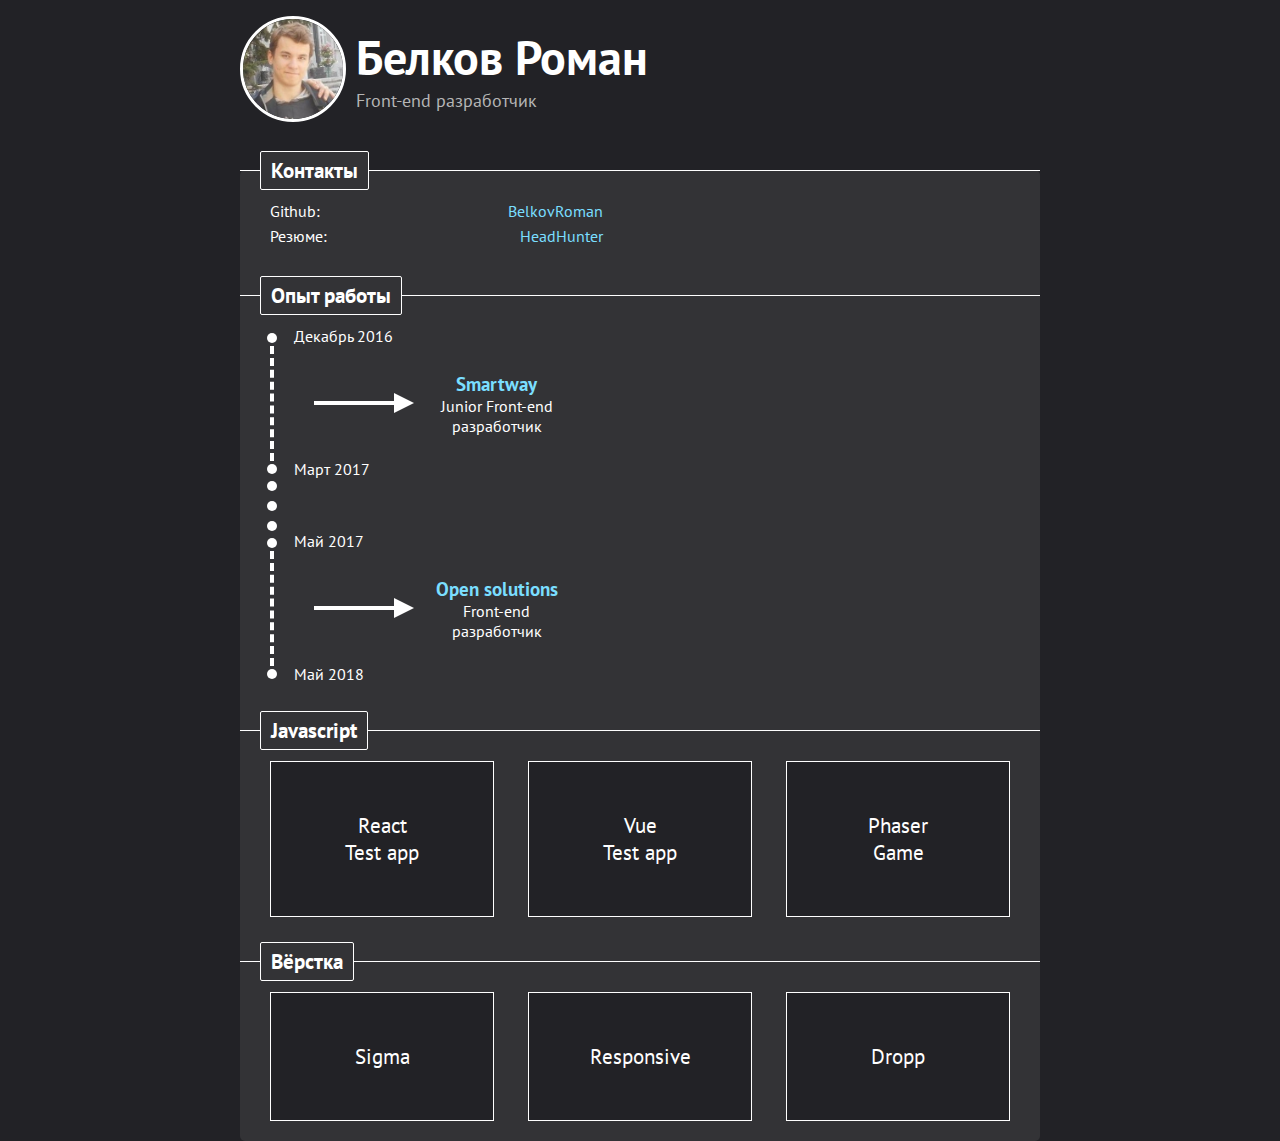
==== commit c341f57b: "edited responsive layouts design" ====
--- a/index.html
+++ b/index.html
@@ -125,7 +125,7 @@
               Sigma
             </a>
             <a class="examples__link" href="https://belkovroman.github.io/works/Responsive%20UX/index.html">
-              Responsive UX
+              Responsive
             </a>
             <a class="examples__link" href="https://belkovroman.github.io/works/DrOpp/index.html">
               Dropp
--- a/css/style.css
+++ b/css/style.css
@@ -1 +1 @@
-@font-face{font-family:abodoninova;src:url(../fonts/abodoninova.ttf);font-style:normal}*{margin:0;padding:0}html{height:100%}body{height:100%;background-color:#222226;color:#fff;font-size:18px;font-family:'PT Sans',sans-serif,Arial,Helvetica,sans-serif}.list{width:45%;list-style:none}.list__item{display:flex;justify-content:space-between;margin-bottom:.3rem}.link{color:#7adeff;text-decoration:none;transition:color .4s ease-in 0s}.link:hover{color:#00c0ff}.title{margin-top:0;margin-bottom:0}.arrow{display:flex;align-items:center;margin-right:20px}.arrow__line{width:80px;height:4px;background-color:#fff}.arrow__triangle{width:0;height:0;border-top:10px solid transparent;border-left:20px solid #fff;border-bottom:10px solid transparent}.profile{max-width:800px;margin-top:1rem;margin-right:auto;margin-left:auto;animation:appearance 1s ease-in-out;animation-fill-mode:forwards}.profile__header{display:flex;align-items:center;margin-bottom:3rem}.profile__avatar{width:100px;height:100px;border-radius:50%;border:3px solid #fff}.profile__title{display:flex;flex-direction:column;margin-left:10px;font-size:3rem}.profile__specialization{font-size:1.15rem;font-weight:300;color:#b5b5b5}.profile__content{background-color:#333336;border-radius:5px}.section{position:relative;padding:30px 30px 20px;border-top:1px solid #fff;margin-bottom:1.5rem;z-index:9998}.section__title{position:absolute;top:-20px;left:20px;padding:5px 10px;background-color:#333336;border:1px solid #fff;border-radius:2px;font-size:1.3rem;z-index:9999}.section__list{font-size:1rem}.experiense__work{display:flex;align-items:center;position:relative;padding-top:25px;padding-bottom:25px;padding-left:40px;border-left:4px dashed #fff;margin-top:20px;margin-bottom:20px;font-size:1.2rem}.experiense__free{position:relative;margin-top:40px;margin-bottom:40px;margin-left:-3px}.experiense__free,.experiense__free:after,.experiense__free:before{width:10px;height:10px;border-radius:50%;background-color:#fff}.experiense__free:after,.experiense__free:before{display:block;position:absolute;content:""}.experiense__free:after{top:20px}.experiense__free:before{bottom:20px}.experiense__title{width:125px;text-align:center}.experiense__status{font-size:1rem;font-weight:300}.experiense__date{position:absolute;font-size:1rem}.experiense__date_start{top:-20px;left:20px}.experiense__date_start:after{top:7px}.experiense__date_finish{bottom:-18px;left:20px}.experiense__date_finish:after{bottom:5px}.experiense__date_finish:after,.experiense__date_start:after{display:block;position:absolute;left:-27px;width:10px;height:10px;border-radius:50%;background-color:#fff;content:""}.examples__content{display:flex;justify-content:space-between}.examples__link{width:30%;padding-top:50px;padding-bottom:50px;text-align:center;color:#fff;font-size:1.3rem;text-decoration:none;border:1px solid #fff;background-color:#222226;transition:background-color .4s ease-in}.examples__link:hover{background-color:#131313}@keyframes appearance{0%{opacity:0}100%{opacity:1}}@media screen and (max-width:600px){.profile{width:100%;padding-left:1rem;padding-right:1rem;box-sizing:border-box}.profile__header{margin-bottom:2rem}.profile__avatar{width:80px;height:80px}.profile__title{font-size:2.2rem}.experiense__status{margin-top:5px;font-size:.8rem}.examples__link{width:25%;padding:30px 10px;font-size:1rem}.list{width:100%}}+@font-face{font-family:abodoninova;src:url(../fonts/abodoninova.ttf);font-style:normal}*{margin:0;padding:0}html{height:100%}body{height:100%;background-color:#222226;color:#fff;font-size:18px;font-family:'PT Sans',sans-serif,Arial,Helvetica,sans-serif}.list{width:45%;list-style:none}.list__item{display:flex;justify-content:space-between;margin-bottom:.3rem}.link{color:#7adeff;text-decoration:none;transition:color .4s ease-in 0s}.link:hover{color:#00c0ff}.title{margin-top:0;margin-bottom:0}.arrow{display:flex;align-items:center;margin-right:20px}.arrow__line{width:80px;height:4px;background-color:#fff}.arrow__triangle{width:0;height:0;border-top:10px solid transparent;border-left:20px solid #fff;border-bottom:10px solid transparent}.profile{max-width:800px;margin-top:1rem;margin-right:auto;margin-left:auto;animation:appearance 1s ease-in-out;animation-fill-mode:forwards}.profile__header{display:flex;align-items:center;margin-bottom:3rem}.profile__avatar{width:100px;height:100px;border-radius:50%;border:3px solid #fff}.profile__title{display:flex;flex-direction:column;margin-left:10px;font-size:3rem}.profile__specialization{font-size:1.15rem;font-weight:300;color:#b5b5b5}.profile__content{background-color:#333336;border-radius:5px}.section{position:relative;padding:30px 30px 20px;border-top:1px solid #fff;margin-bottom:1.5rem;z-index:9998}.section__title{position:absolute;top:-20px;left:20px;padding:5px 10px;background-color:#333336;border:1px solid #fff;border-radius:2px;font-size:1.3rem;z-index:9999}.section__list{font-size:1rem}.experiense__work{display:flex;align-items:center;position:relative;padding-top:25px;padding-bottom:25px;padding-left:40px;border-left:4px dashed #fff;margin-top:20px;margin-bottom:20px;font-size:1.2rem}.experiense__free{position:relative;margin-top:40px;margin-bottom:40px;margin-left:-3px}.experiense__free,.experiense__free:after,.experiense__free:before{width:10px;height:10px;border-radius:50%;background-color:#fff}.experiense__free:after,.experiense__free:before{display:block;position:absolute;content:""}.experiense__free:after{top:20px}.experiense__free:before{bottom:20px}.experiense__title{width:125px;text-align:center}.experiense__status{font-size:1rem;font-weight:300}.experiense__date{position:absolute;font-size:1rem}.experiense__date_start{top:-20px;left:20px}.experiense__date_start:after{top:7px}.experiense__date_finish{bottom:-18px;left:20px}.experiense__date_finish:after{bottom:5px}.experiense__date_finish:after,.experiense__date_start:after{display:block;position:absolute;left:-27px;width:10px;height:10px;border-radius:50%;background-color:#fff;content:""}.examples__content{display:flex;justify-content:space-between}.examples__link{width:30%;padding-top:50px;padding-bottom:50px;text-align:center;color:#fff;font-size:1.3rem;text-decoration:none;border:1px solid #fff;background-color:#222226;transition:background-color .4s ease-in}.examples__link:hover{background-color:#131313}@keyframes appearance{0%{opacity:0}100%{opacity:1}}@media screen and (max-width:600px){.profile{width:100%;padding-left:1rem;padding-right:1rem;box-sizing:border-box}.profile__header{margin-bottom:2rem}.profile__avatar{width:80px;height:80px}.profile__title{font-size:2.2rem}.experiense__status{margin-top:5px;font-size:.8rem}.examples__link{width:24%;padding:30px 10px;font-size:.8rem}.list{width:100%}}